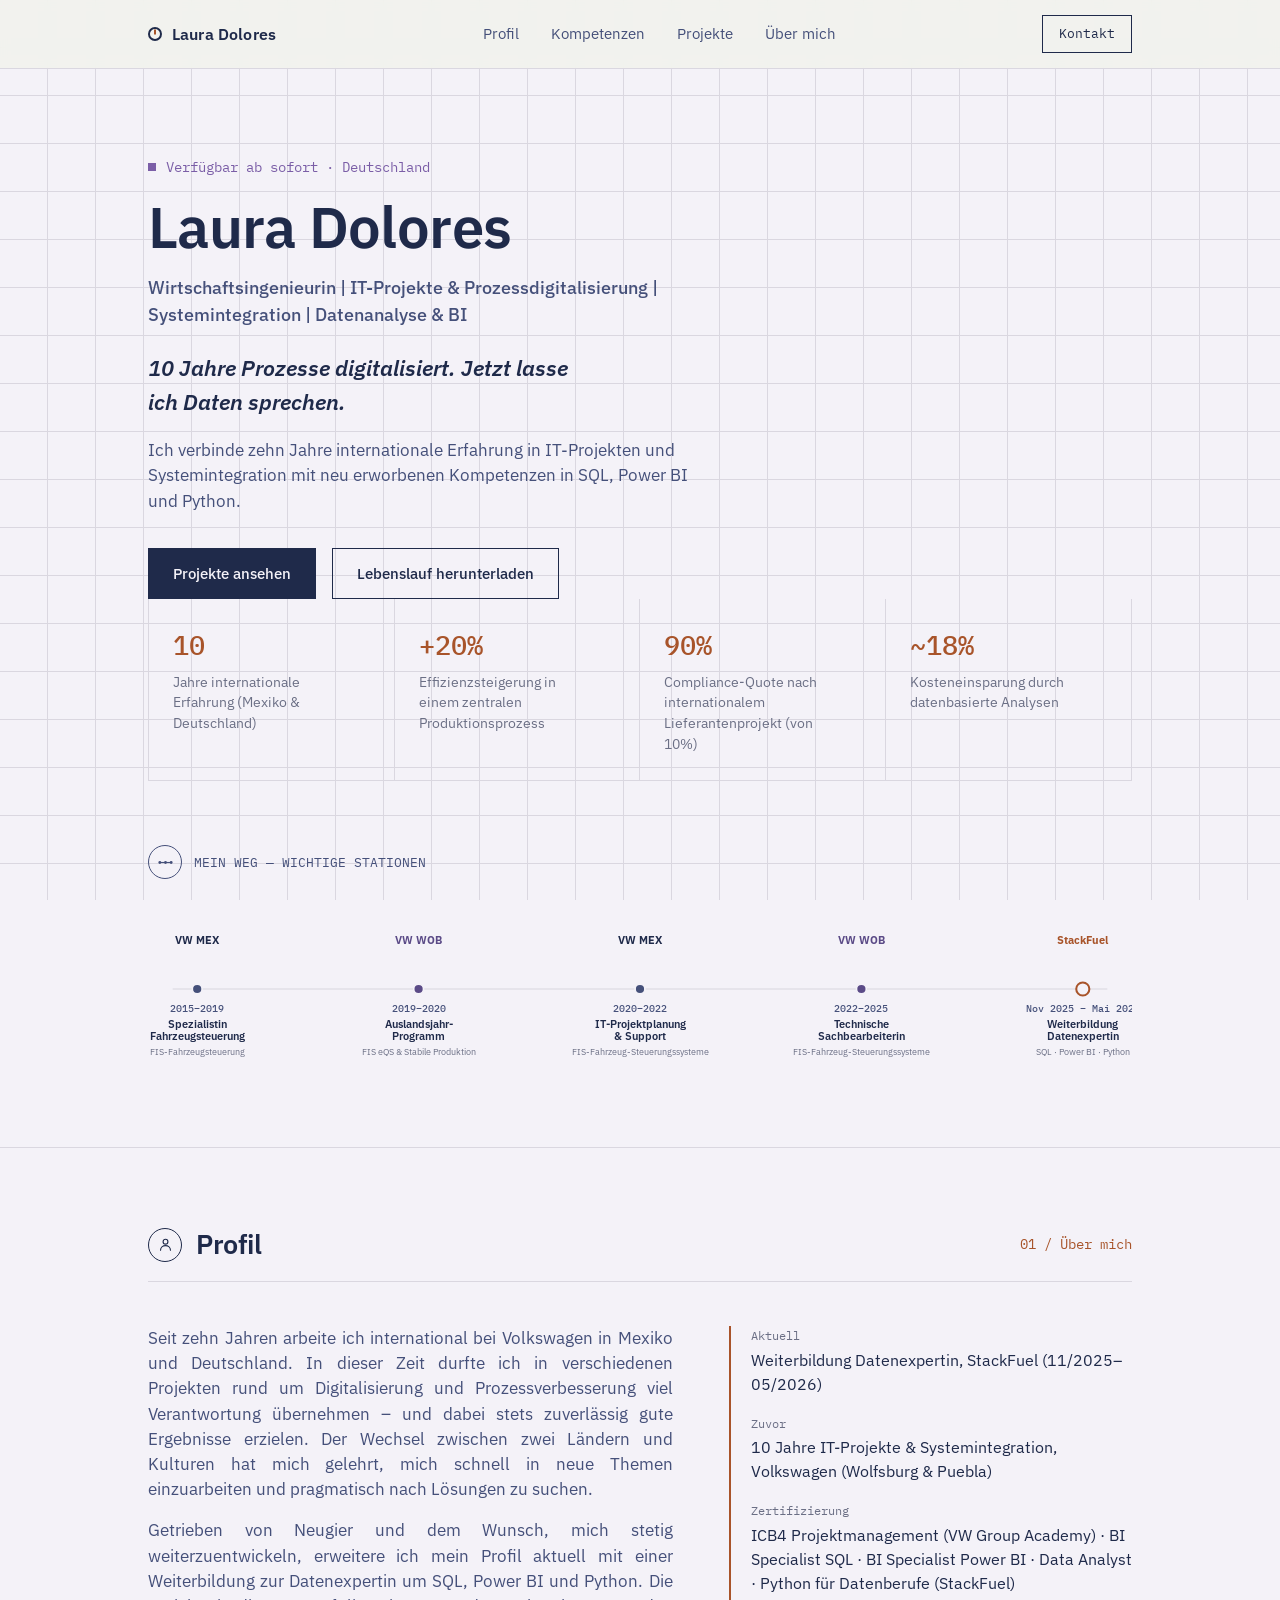
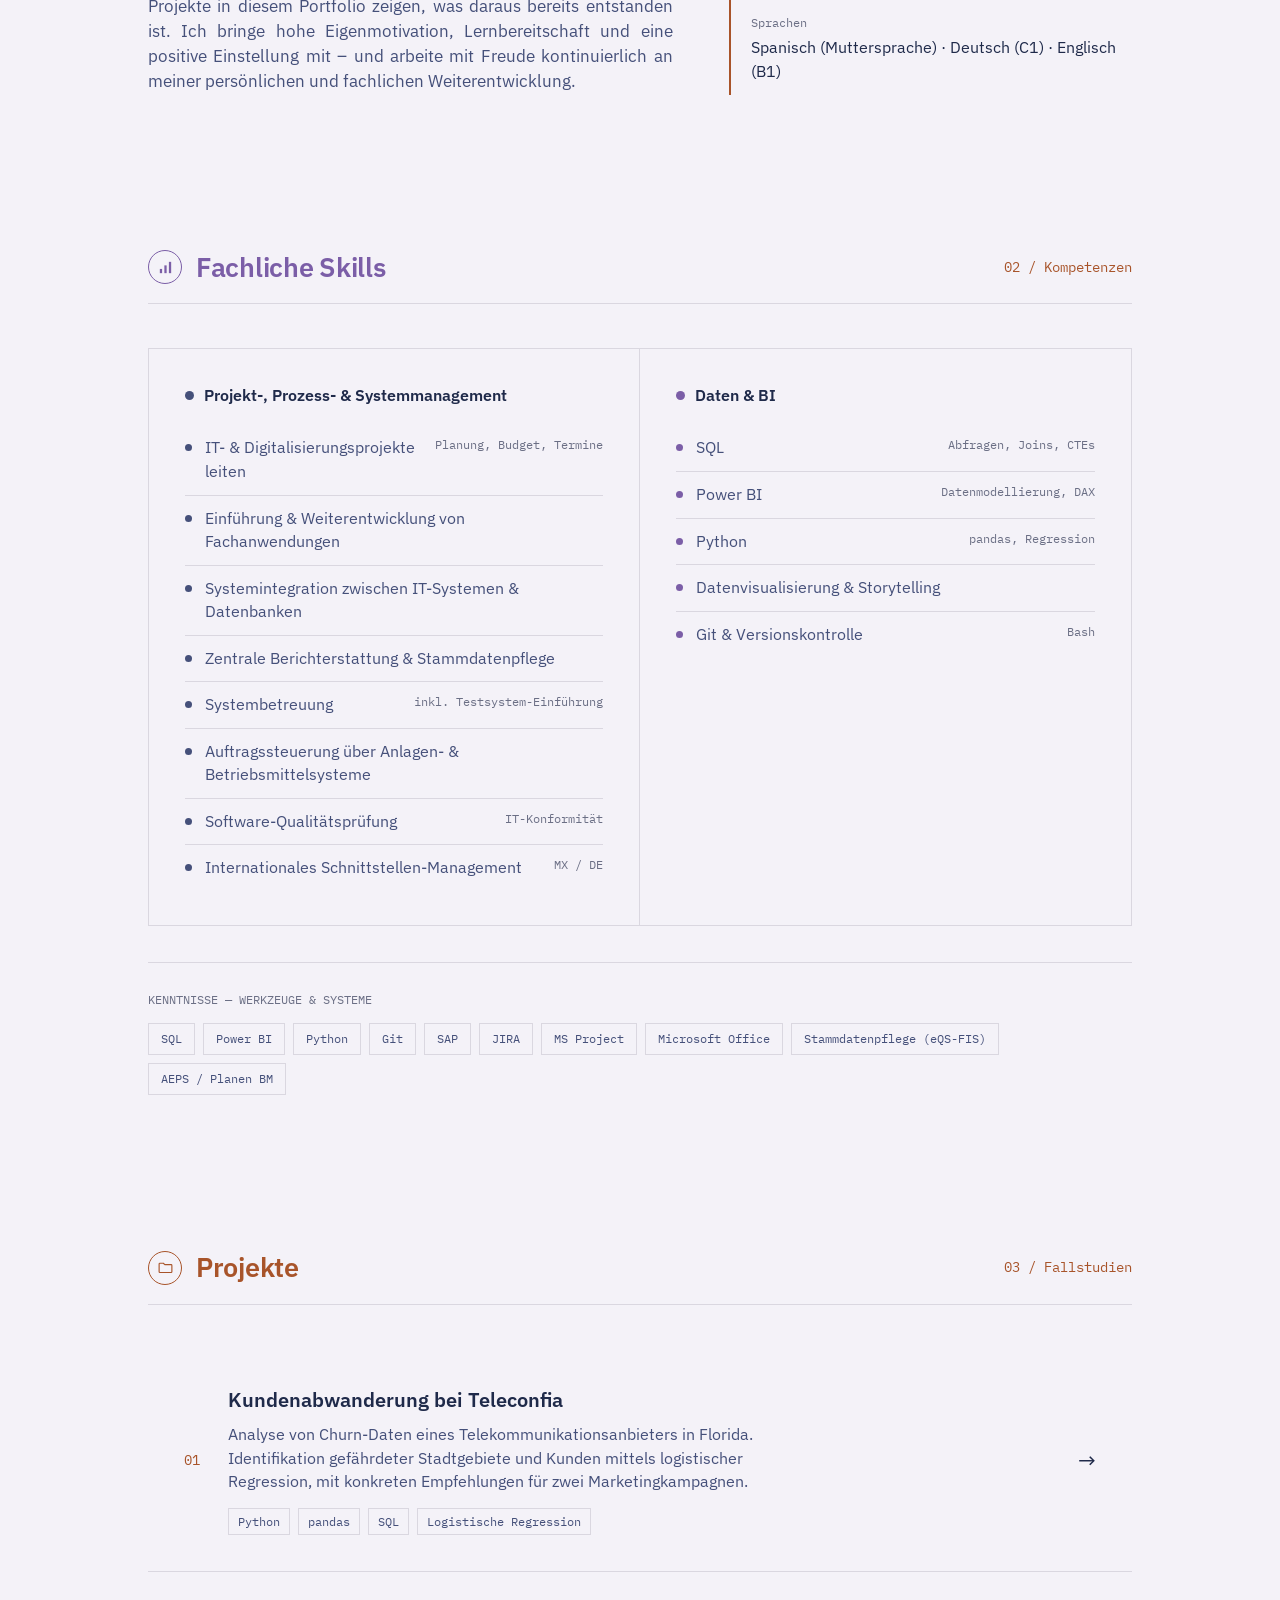
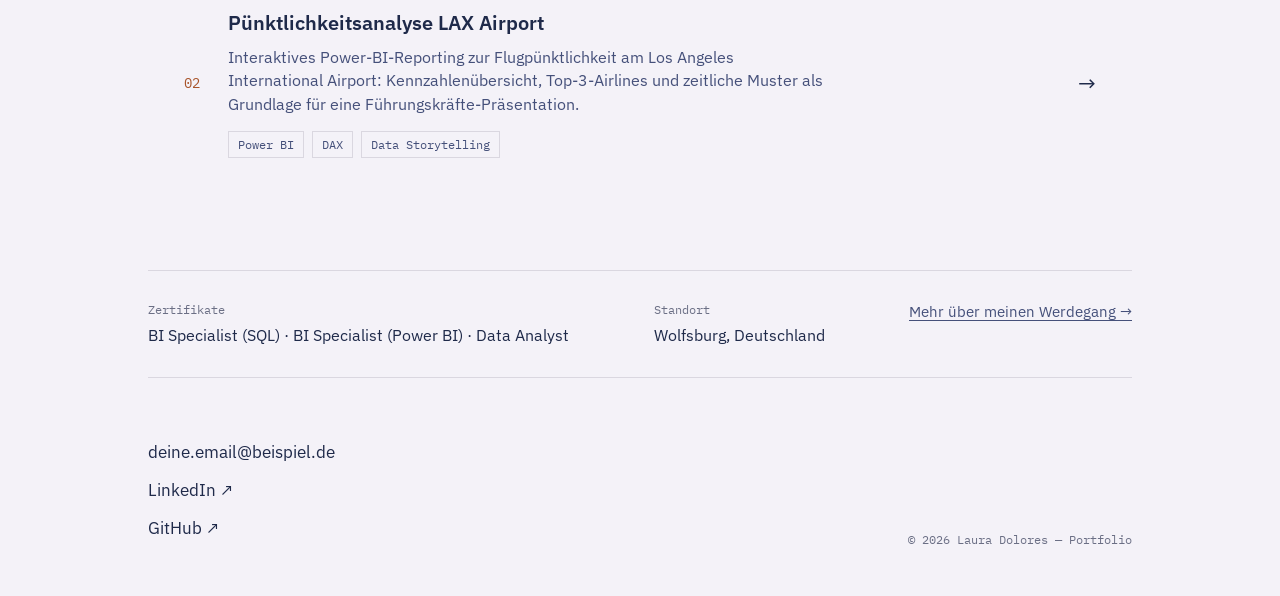
==== index.html @ 90719080 "Add portfolio website" ====
<!DOCTYPE html>
<html lang="de">
<head>
<meta charset="UTF-8">
<meta name="viewport" content="width=device-width, initial-scale=1.0">
<title>Laura Dolores — IT-Projekte, Systemintegration &amp; Datenanalyse</title>
<link rel="preconnect" href="https://fonts.googleapis.com">
<link href="https://fonts.googleapis.com/css2?family=IBM+Plex+Sans:ital,wght@0,400;0,500;0,600;0,700;1,400&family=IBM+Plex+Mono:wght@400;500&display=swap" rel="stylesheet">
<link rel="stylesheet" href="assets/css/style.css">
</head>
<body>

<header>
  <nav class="wrap">
    <a href="#top" class="brand">
      <span class="brand-mark"></span>
      Laura Dolores
    </a>
    <div class="navlinks">
      <a href="#profil">Profil</a>
      <a href="#kompetenzen">Kompetenzen</a>
      <a href="#projekte">Projekte</a>
      <a href="sobre-mi.html">Über mich</a>
    </div>
    <a href="#kontakt" class="nav-cta">Kontakt</a>
  </nav>
</header>

<main id="top">

  <!-- HERO -->
  <div class="wrap">
    <section class="hero" style="padding-bottom:0;">
      <div class="kicker">Verfügbar ab sofort · Deutschland</div>
      <h1>Laura Dolores</h1>
      <p class="role">Wirtschaftsingenieurin | IT-Projekte &amp; Prozessdigitalisierung | Systemintegration | Datenanalyse &amp; BI</p>
      <p class="slogan">10 Jahre Prozesse digitalisiert. Jetzt lasse ich Daten sprechen.</p>
      <p class="pitch">
        Ich verbinde zehn Jahre internationale Erfahrung in IT-Projekten und Systemintegration
        mit neu erworbenen Kompetenzen in SQL, Power BI und Python.
      </p>
      <div class="hero-ctas">
        <a href="#projekte" class="btn-primary">Projekte ansehen</a>
        <a href="cv.pdf" class="btn-secondary">Lebenslauf herunterladen</a>
      </div>
    </section>
  </div>

  <!-- KENNZAHLEN -->
  <div class="wrap">
    <div class="stats-row">
      <div class="stat-item">
        <div class="stat-num">10</div>
        <div class="stat-label">Jahre internationale Erfahrung (Mexiko &amp; Deutschland)</div>
      </div>
      <div class="stat-item">
        <div class="stat-num">+20%</div>
        <div class="stat-label">Effizienzsteigerung in einem zentralen Produktionsprozess</div>
      </div>
      <div class="stat-item">
        <div class="stat-num">90%</div>
        <div class="stat-label">Compliance-Quote nach internationalem Lieferantenprojekt (von 10%)</div>
      </div>
      <div class="stat-item">
        <div class="stat-num">~18%</div>
        <div class="stat-label">Kosteneinsparung durch datenbasierte Analysen</div>
      </div>
    </div>
  </div>

  <!-- TIMELINE -->
  <div class="timeline">
    <div class="wrap">
      <div class="timeline-label" style="display:flex; align-items:center; gap:12px; color:var(--ink-soft);">
        <span class="icon-badge">
          <svg viewBox="0 0 24 24" fill="none"><line x1="4" y1="12" x2="20" y2="12" stroke="currentColor" stroke-width="1.6"/><circle cx="4" cy="12" r="2" fill="currentColor"/><circle cx="12" cy="12" r="2" fill="currentColor"/><circle cx="20" cy="12" r="2" fill="currentColor"/></svg>
        </span>
        MEIN WEG — WICHTIGE STATIONEN
      </div>
      <svg class="tl-svg" viewBox="0 0 1200 200" xmlns="http://www.w3.org/2000/svg">
        <line x1="30" y1="100" x2="1170" y2="100" stroke="#DAD7E0" stroke-width="1.5"/>

        <!-- Node 1: VW MEX 2015-2019 -->
        <circle cx="60" cy="100" r="6" fill="#45507A" stroke="#F4F2F8" stroke-width="2"/>
        <text x="60" y="45" text-anchor="middle" class="tl-company" fill="#1F2A4A">VW MEX</text>
        <text x="60" y="128" text-anchor="middle" class="tl-year">2015–2019</text>
        <text x="60" y="147" text-anchor="middle" class="tl-role">Spezialistin</text>
        <text x="60" y="162" text-anchor="middle" class="tl-role">Fahrzeugsteuerung</text>
        <text x="60" y="180" text-anchor="middle" class="tl-sub">FIS-Fahrzeugsteuerung</text>

        <!-- Node 2: VW WOB 2019-2020 -->
        <circle cx="330" cy="100" r="6" fill="#5B4B87" stroke="#F4F2F8" stroke-width="2"/>
        <text x="330" y="45" text-anchor="middle" class="tl-company" fill="#5B4B87">VW WOB</text>
        <text x="330" y="128" text-anchor="middle" class="tl-year">2019–2020</text>
        <text x="330" y="147" text-anchor="middle" class="tl-role">Auslandsjahr-</text>
        <text x="330" y="162" text-anchor="middle" class="tl-role">Programm</text>
        <text x="330" y="180" text-anchor="middle" class="tl-sub">FIS eQS &amp; Stabile Produktion</text>

        <!-- Node 3: VW MEX 2020-2022 -->
        <circle cx="600" cy="100" r="6" fill="#45507A" stroke="#F4F2F8" stroke-width="2"/>
        <text x="600" y="45" text-anchor="middle" class="tl-company" fill="#1F2A4A">VW MEX</text>
        <text x="600" y="128" text-anchor="middle" class="tl-year">2020–2022</text>
        <text x="600" y="147" text-anchor="middle" class="tl-role">IT-Projektplanung</text>
        <text x="600" y="162" text-anchor="middle" class="tl-role">&amp; Support</text>
        <text x="600" y="180" text-anchor="middle" class="tl-sub">FIS-Fahrzeug-Steuerungssysteme</text>

        <!-- Node 4: VW WOB 2022-2025 -->
        <circle cx="870" cy="100" r="6" fill="#5B4B87" stroke="#F4F2F8" stroke-width="2"/>
        <text x="870" y="45" text-anchor="middle" class="tl-company" fill="#5B4B87">VW WOB</text>
        <text x="870" y="128" text-anchor="middle" class="tl-year">2022–2025</text>
        <text x="870" y="147" text-anchor="middle" class="tl-role">Technische</text>
        <text x="870" y="162" text-anchor="middle" class="tl-role">Sachbearbeiterin</text>
        <text x="870" y="180" text-anchor="middle" class="tl-sub">FIS-Fahrzeug-Steuerungssysteme</text>

        <!-- Node 5: StackFuel (current, highlighted) -->
        <circle cx="1140" cy="100" r="8" fill="#F4F2F8" stroke="#A8542A" stroke-width="2.5"/>
        <text x="1140" y="45" text-anchor="middle" class="tl-company" fill="#A8542A">StackFuel</text>
        <text x="1140" y="128" text-anchor="middle" class="tl-year">Nov 2025 – Mai 2026</text>
        <text x="1140" y="147" text-anchor="middle" class="tl-role">Weiterbildung</text>
        <text x="1140" y="162" text-anchor="middle" class="tl-role">Datenexpertin</text>
        <text x="1140" y="180" text-anchor="middle" class="tl-sub">SQL · Power BI · Python</text>
      </svg>
    </div>
  </div>

  <!-- PROFIL -->
  <div class="wrap">
    <section id="profil">
      <div class="section-head">
        <div class="section-title-group" style="color:var(--ink);">
          <span class="icon-badge">
            <svg viewBox="0 0 24 24" fill="none"><circle cx="12" cy="8" r="3.4" stroke="currentColor" stroke-width="1.6"/><path d="M5 20c0-4 3.2-6.5 7-6.5s7 2.5 7 6.5" stroke="currentColor" stroke-width="1.6" stroke-linecap="round"/></svg>
          </span>
          <h2>Profil</h2>
        </div>
        <span class="section-num">01 / Über mich</span>
      </div>
      <div class="profile-grid">
        <div class="profile-text">
          <p>
            Seit zehn Jahren arbeite ich international bei Volkswagen in Mexiko und Deutschland.
            In dieser Zeit durfte ich in verschiedenen Projekten rund um Digitalisierung und
            Prozessverbesserung viel Verantwortung übernehmen – und dabei stets zuverlässig gute
            Ergebnisse erzielen. Der Wechsel zwischen zwei Ländern und Kulturen hat mich gelehrt,
            mich schnell in neue Themen einzuarbeiten und pragmatisch nach Lösungen zu suchen.
          </p>
          <p>
            Getrieben von Neugier und dem Wunsch, mich stetig weiterzuentwickeln, erweitere ich
            mein Profil aktuell mit einer Weiterbildung zur Datenexpertin um SQL, Power BI und
            Python. Die Projekte in diesem Portfolio zeigen, was daraus bereits entstanden ist.
            Ich bringe hohe Eigenmotivation, Lernbereitschaft und eine positive Einstellung mit –
            und arbeite mit Freude kontinuierlich an meiner persönlichen und fachlichen
            Weiterentwicklung.
          </p>
        </div>
        <dl class="factbox">
          <dt>Aktuell</dt>
          <dd>Weiterbildung Datenexpertin, StackFuel (11/2025–05/2026)</dd>
          <dt>Zuvor</dt>
          <dd>10 Jahre IT-Projekte &amp; Systemintegration, Volkswagen (Wolfsburg &amp; Puebla)</dd>
          <dt>Zertifizierung</dt>
          <dd>ICB4 Projektmanagement (VW Group Academy) · BI Specialist SQL · BI Specialist Power BI · Data Analyst · Python für Datenberufe (StackFuel)</dd>
          <dt>Sprachen</dt>
          <dd>Spanisch (Muttersprache) · Deutsch (C1) · Englisch (B1)</dd>
        </dl>
      </div>
    </section>
  </div>

  <!-- KOMPETENZEN -->
  <div class="wrap">
    <section id="kompetenzen">
      <div class="section-head">
        <div class="section-title-group" style="color:var(--pass);">
          <span class="icon-badge">
            <svg viewBox="0 0 24 24" fill="none"><rect x="4" y="14" width="3.2" height="6" fill="currentColor"/><rect x="10.4" y="9" width="3.2" height="11" fill="currentColor"/><rect x="16.8" y="4" width="3.2" height="16" fill="currentColor"/></svg>
          </span>
          <h2>Fachliche Skills</h2>
        </div>
        <span class="section-num">02 / Kompetenzen</span>
      </div>
      <div class="comp-grid">
        <div class="comp-col">
          <h3><span class="dot-pm"></span>Projekt-, Prozess- &amp; Systemmanagement</h3>
          <ul>
            <li>IT- &amp; Digitalisierungsprojekte leiten <span class="tag">Planung, Budget, Termine</span></li>
            <li>Einführung &amp; Weiterentwicklung von Fachanwendungen</li>
            <li>Systemintegration zwischen IT-Systemen &amp; Datenbanken</li>
            <li>Zentrale Berichterstattung &amp; Stammdatenpflege</li>
            <li>Systembetreuung <span class="tag">inkl. Testsystem-Einführung</span></li>
            <li>Auftragssteuerung über Anlagen- &amp; Betriebsmittelsysteme</li>
            <li>Software-Qualitätsprüfung <span class="tag">IT-Konformität</span></li>
            <li>Internationales Schnittstellen-Management <span class="tag">MX / DE</span></li>
          </ul>
        </div>
        <div class="comp-col">
          <h3><span class="dot-data"></span>Daten &amp; BI</h3>
          <ul>
            <li>SQL <span class="tag">Abfragen, Joins, CTEs</span></li>
            <li>Power BI <span class="tag">Datenmodellierung, DAX</span></li>
            <li>Python <span class="tag">pandas, Regression</span></li>
            <li>Datenvisualisierung &amp; Storytelling</li>
            <li>Git &amp; Versionskontrolle <span class="tag">Bash</span></li>
          </ul>
        </div>
      </div>
      <div class="tools-row">
        <span class="tools-label">KENNTNISSE — WERKZEUGE &amp; SYSTEME</span>
        <div class="tools-tags">
          <span>SQL</span><span>Power BI</span><span>Python</span><span>Git</span>
          <span>SAP</span><span>JIRA</span><span>MS Project</span><span>Microsoft Office</span>
          <span>Stammdatenpflege (eQS-FIS)</span><span>AEPS / Planen BM</span>
        </div>
      </div>
    </section>
  </div>

  <!-- PROJEKTE -->
  <div class="wrap">
    <section id="projekte">
      <div class="section-head">
        <div class="section-title-group" style="color:var(--flag);">
          <span class="icon-badge">
            <svg viewBox="0 0 24 24" fill="none"><path d="M3 7a1 1 0 0 1 1-1h5l2 2h9a1 1 0 0 1 1 1v9a1 1 0 0 1-1 1H4a1 1 0 0 1-1-1V7z" stroke="currentColor" stroke-width="1.6" stroke-linejoin="round"/></svg>
          </span>
          <h2>Projekte</h2>
        </div>
        <span class="section-num">03 / Fallstudien</span>
      </div>
      <div class="proj-list">
        <a href="proyectos/churn-teleconfia.html" class="proj-card">
          <span class="proj-index mono">01</span>
          <div>
            <div class="proj-title">Kundenabwanderung bei Teleconfia</div>
            <div class="proj-desc">
              Analyse von Churn-Daten eines Telekommunikationsanbieters in Florida. Identifikation
              gefährdeter Stadtgebiete und Kunden mittels logistischer Regression, mit konkreten
              Empfehlungen für zwei Marketingkampagnen.
            </div>
            <div class="proj-tools">
              <span>Python</span><span>pandas</span><span>SQL</span><span>Logistische Regression</span>
            </div>
          </div>
          <span class="proj-arrow">→</span>
        </a>
        <a href="proyectos/lax-puenktlichkeit.html" class="proj-card">
          <span class="proj-index mono">02</span>
          <div>
            <div class="proj-title">Pünktlichkeitsanalyse LAX Airport</div>
            <div class="proj-desc">
              Interaktives Power-BI-Reporting zur Flugpünktlichkeit am Los Angeles International
              Airport: Kennzahlenübersicht, Top-3-Airlines und zeitliche Muster als Grundlage für
              eine Führungskräfte-Präsentation.
            </div>
            <div class="proj-tools">
              <span>Power BI</span><span>DAX</span><span>Data Storytelling</span>
            </div>
          </div>
          <span class="proj-arrow">→</span>
        </a>
      </div>
    </section>
  </div>

  <!-- STRIP -->
  <div class="wrap">
    <div class="strip">
      <div class="strip-item">
        <dt>Zertifikate</dt>
        <dd>BI Specialist (SQL) · BI Specialist (Power BI) · Data Analyst</dd>
      </div>
      <div class="strip-item">
        <dt>Standort</dt>
        <dd>Wolfsburg, Deutschland</dd>
      </div>
      <a href="sobre-mi.html" class="strip-link">Mehr über meinen Werdegang →</a>
    </div>
  </div>

</main>

<footer id="kontakt">
  <div class="wrap">
    <div class="foot-grid">
      <div>
        <div class="foot-contact">
          <a href="mailto:deine.email@beispiel.de">deine.email@beispiel.de</a>
          <a href="https://linkedin.com/in/dein-profil" target="_blank" rel="noopener">LinkedIn ↗</a>
          <a href="https://github.com/dein-username" target="_blank" rel="noopener">GitHub ↗</a>
        </div>
      </div>
      <div class="foot-note">© 2026 Laura Dolores — Portfolio</div>
    </div>
  </div>
</footer>

</body>
</html>
---- assets/css/style.css ----
:root{
    --ink:#1F2A4A;
    --ink-soft:#45507A;
    --paper:#F4F2F8;
    --paper-raised:#EBE7F1;
    --line:#DAD7E0;
    --flag:#A8542A;
    --pass:#7B5EA7;
    --wob:#5B4B87;
    --muted:#6B6F85;
  }
  *{box-sizing:border-box; margin:0; padding:0;}
  html{scroll-behavior:smooth;}
  body{
    background:var(--paper);
    color:var(--ink);
    font-family:'IBM Plex Sans', sans-serif;
    line-height:1.5;
    background-image:
      linear-gradient(var(--line) 1px, transparent 1px),
      linear-gradient(90deg, var(--line) 1px, transparent 1px);
    background-size: 48px 48px;
    background-position: -1px -1px;
    background-attachment: fixed;
  }
  .mono{font-family:'IBM Plex Mono', monospace;}
  a{color:inherit;}
  .wrap{max-width:1040px; margin:0 auto; padding:0 28px;}

  /* ---------- Nav ---------- */
  header{
    position:sticky; top:0; z-index:20;
    background:rgba(241,242,237,0.92);
    backdrop-filter:blur(6px);
    border-bottom:1px solid var(--line);
  }
  nav.wrap{
    display:flex; align-items:center; justify-content:space-between;
    height:68px;
  }
  .brand{
    display:flex; align-items:center; gap:10px;
    font-weight:600; font-size:1.02rem; letter-spacing:0.01em;
    text-decoration:none; color:var(--ink);
  }
  .brand-mark{
    width:14px; height:14px; border:2px solid var(--ink); border-radius:50%;
    position:relative; flex-shrink:0;
  }
  .brand-mark::after{
    content:''; position:absolute; left:50%; top:50%;
    width:2px; height:5px; background:var(--flag);
    transform:translate(-50%,-90%);
  }
  .navlinks{display:flex; gap:32px; font-size:0.94rem;}
  .navlinks a{text-decoration:none; color:var(--ink-soft); transition:color .15s;}
  .navlinks a:hover{color:var(--flag);}
  .nav-cta{
    font-family:'IBM Plex Mono', monospace;
    font-size:0.82rem;
    border:1px solid var(--ink);
    padding:8px 16px;
    text-decoration:none;
    color:var(--ink);
    transition:background .15s, color .15s;
  }
  .nav-cta:hover{background:var(--ink); color:var(--paper);}
  .navtoggle{display:none;}

  /* ---------- Hero ---------- */
  .hero{padding:88px 0 40px;}
  .kicker{
    font-family:'IBM Plex Mono', monospace;
    font-size:0.86rem;
    color:var(--pass);
    margin-bottom:18px;
    display:flex; align-items:center; gap:10px;
  }
  .kicker::before{
    content:''; width:8px; height:8px; background:var(--pass); display:inline-block;
  }
  h1{
    font-size:clamp(2.4rem, 5vw, 3.6rem);
    font-weight:600;
    line-height:1.08;
    letter-spacing:-0.01em;
    max-width:15ch;
  }
  .role{
    font-size:clamp(1rem, 1.6vw, 1.15rem);
    color:var(--ink-soft);
    font-weight:500;
    margin-top:16px;
    max-width:52ch;
  }
  .slogan{
    font-size:clamp(1.15rem, 2.2vw, 1.4rem);
    color:var(--ink);
    font-weight:600;
    margin-top:22px;
    max-width:34ch;
    font-style:italic;
  }
  .pitch{
    margin-top:20px;
    font-size:1.05rem;
    color:var(--ink-soft);
    max-width:56ch;
  }
  .hero-ctas{display:flex; gap:16px; margin-top:34px; flex-wrap:wrap;}
  .btn-primary, .btn-secondary{
    display:inline-flex; align-items:center; gap:8px;
    padding:13px 24px;
    font-size:0.96rem; font-weight:500;
    text-decoration:none;
    border:1px solid var(--ink);
  }
  .btn-primary{background:var(--ink); color:var(--paper);}
  .btn-primary:hover{background:var(--ink-soft);}
  .btn-secondary{background:transparent; color:var(--ink);}
  .btn-secondary:hover{background:var(--paper-raised);}

  /* ---------- Timeline ---------- */
  .timeline{padding:64px 0 76px; border-bottom:1px solid var(--line);}
  .timeline-label{
    font-family:'IBM Plex Mono', monospace;
    font-size:0.8rem;
    color:var(--muted);
    margin-bottom:28px;
  }
  .tl-svg{width:100%; height:auto; display:block;}
  .tl-company{font-size:14px; font-weight:700;}
  .tl-year{font-size:12px; font-weight:500; fill:var(--ink-soft); font-family:'IBM Plex Mono', monospace;}
  .tl-role{font-size:13px; font-weight:600; fill:var(--ink);}
  .tl-sub{font-size:11px; fill:var(--muted);}

  /* ---------- Section base ---------- */
  section{padding:76px 0;}
  .section-head{
    display:flex; align-items:center; justify-content:space-between;
    border-bottom:1px solid var(--line);
    padding-bottom:16px; margin-bottom:44px;
    gap:20px; flex-wrap:wrap;
  }
  .section-title-group{display:flex; align-items:center; gap:14px;}
  .icon-badge{
    width:34px; height:34px; flex-shrink:0;
    border:1.5px solid currentColor; border-radius:50%;
    display:inline-flex; align-items:center; justify-content:center;
  }
  .icon-badge svg{width:17px; height:17px;}
  .section-num{
    font-family:'IBM Plex Mono', monospace; font-size:0.85rem; color:var(--flag);
  }
  h2{font-size:1.7rem; font-weight:600; letter-spacing:-0.01em;}

  /* ---------- Profile ---------- */
  .profile-grid{
    display:grid; grid-template-columns:1.3fr 1fr; gap:56px;
  }
  .profile-text p{font-size:1.05rem; color:var(--ink-soft); max-width:60ch; text-align:justify; hyphens:auto;}
  .profile-text p + p{margin-top:16px;}
  .factbox{border-left:2px solid var(--flag); padding-left:20px;}
  .factbox dt{
    font-family:'IBM Plex Mono', monospace; font-size:0.78rem; color:var(--muted);
    text-transform:none; margin-top:18px;
  }
  .factbox dt:first-child{margin-top:0;}
  .factbox dd{font-size:1rem; margin-top:3px; color:var(--ink);}

  /* ---------- Competencies ---------- */
  .comp-grid{
    display:grid; grid-template-columns:1fr 1fr; gap:0;
    border:1px solid var(--line);
  }
  .comp-col{padding:34px 36px;}
  .comp-col:first-child{border-right:1px solid var(--line);}
  .comp-col h3{
    font-size:1rem; font-weight:600; margin-bottom:18px;
    display:flex; align-items:center; gap:10px;
  }
  .dot-pm{width:9px; height:9px; background:var(--ink-soft); display:inline-block; border-radius:50%;}
  .dot-data{width:9px; height:9px; background:var(--pass); display:inline-block; border-radius:50%;}
  .comp-col ul{list-style:none;}
  .comp-col li{
    padding:11px 0 11px 20px; border-top:1px solid var(--line);
    font-size:0.98rem; color:var(--ink-soft);
    display:flex; justify-content:space-between; gap:12px;
    position:relative;
  }
  .comp-col li::before{
    content:'';
    position:absolute; left:0; top:19px;
    width:7px; height:7px; border-radius:50%;
  }
  .comp-col:first-child li::before{background:var(--ink-soft);}
  .comp-col:last-child li::before{background:var(--pass);}
  .comp-col li:first-of-type{border-top:none;}
  .comp-col li span.tag{
    font-family:'IBM Plex Mono', monospace; font-size:0.74rem; color:var(--muted);
    white-space:nowrap;
  }

  /* ---------- Projects ---------- */
  .proj-list{display:flex; flex-direction:column; gap:1px; background:var(--line);}
  .proj-card{
    background:var(--paper);
    padding:36px;
    display:grid; grid-template-columns:auto 1fr auto; gap:28px; align-items:center;
    text-decoration:none; color:inherit;
    transition:background .15s;
  }
  .proj-card:hover{background:var(--paper-raised);}
  .proj-index{font-family:'IBM Plex Mono', monospace; font-size:0.85rem; color:var(--flag);}
  .proj-title{font-size:1.25rem; font-weight:600; margin-bottom:8px;}
  .proj-desc{color:var(--ink-soft); font-size:0.98rem; max-width:60ch;}
  .proj-tools{
    display:flex; gap:8px; margin-top:14px; flex-wrap:wrap;
  }
  .proj-tools span{
    font-family:'IBM Plex Mono', monospace; font-size:0.72rem;
    border:1px solid var(--line); padding:4px 9px; color:var(--ink-soft);
  }
  .proj-arrow{font-size:1.4rem; color:var(--ink); flex-shrink:0;}

  /* ---------- Kennzahlen ---------- */
  .stats-row{
    display:grid; grid-template-columns:repeat(4,1fr); gap:0;
    border:1px solid var(--line); border-top:none;
  }
  .stat-item{
    padding:26px 24px; border-right:1px solid var(--line);
  }
  .stat-item:last-child{border-right:none;}
  .stat-num{
    font-family:'IBM Plex Mono', monospace; font-size:1.7rem; font-weight:500;
    color:var(--flag);
  }
  .stat-label{font-size:0.86rem; color:var(--muted); margin-top:6px; max-width:20ch;}

  /* ---------- Tools row ---------- */
  .tools-row{margin-top:36px; padding-top:28px; border-top:1px solid var(--line);}
  .tools-label{font-family:'IBM Plex Mono', monospace; font-size:0.75rem; color:var(--muted); display:block; margin-bottom:14px;}
  .tools-tags{display:flex; flex-wrap:wrap; gap:8px;}
  .tools-tags span{
    font-family:'IBM Plex Mono', monospace; font-size:0.76rem;
    border:1px solid var(--line); padding:6px 12px; color:var(--ink-soft);
  }

  /* ---------- Languages strip ---------- */
  .strip{
    display:flex; justify-content:space-between; flex-wrap:wrap; gap:24px;
    padding:30px 0; border-top:1px solid var(--line); border-bottom:1px solid var(--line);
  }
  .strip-item dt{font-family:'IBM Plex Mono', monospace; font-size:0.75rem; color:var(--muted);}
  .strip-item dd{font-size:1rem; margin-top:4px;}
  .strip-link{font-size:0.94rem; text-decoration:underline; text-underline-offset:3px; color:var(--ink-soft);}

  /* ---------- Footer ---------- */
  footer{padding:56px 0 48px;}
  .foot-grid{
    display:flex; justify-content:space-between; align-items:flex-end; flex-wrap:wrap; gap:24px;
  }
  .foot-contact a{
    display:block; text-decoration:none; color:var(--ink); font-size:1.05rem;
    padding:6px 0; border-bottom:1px solid transparent;
  }
  .foot-contact a:hover{border-bottom:1px solid var(--ink);}
  .foot-note{font-family:'IBM Plex Mono', monospace; font-size:0.78rem; color:var(--muted);}

  @media (max-width:760px){
    .navlinks{display:none;}
    .profile-grid{grid-template-columns:1fr;}
    .comp-grid{grid-template-columns:1fr;}
    .comp-col:first-child{border-right:none; border-bottom:1px solid var(--line);}
    .proj-card{grid-template-columns:1fr; text-align:left;}
    .proj-arrow{display:none;}
  }

/* ==================================================================
   PROJECT PAGE (proyectos/*.html)
   ================================================================== */
.breadcrumb{
  font-family:'IBM Plex Mono', monospace; font-size:0.82rem; color:var(--muted);
  padding:24px 0 0;
}
.breadcrumb a{text-decoration:none; color:var(--ink-soft); border-bottom:1px solid var(--line);}
.breadcrumb a:hover{color:var(--ink); border-color:var(--ink);}

.proj-hero{padding:28px 0 48px;}
.proj-hero .kicker{color:var(--flag);}
.proj-hero .kicker::before{background:var(--flag);}
.proj-hero h1{max-width:none; font-size:clamp(2rem, 4vw, 2.9rem);}
.proj-hero .pitch{max-width:70ch; font-size:1.08rem; margin-top:18px;}
.proj-meta{
  display:flex; flex-wrap:wrap; gap:28px; margin-top:32px;
  padding-top:24px; border-top:1px solid var(--line);
}
.proj-meta div dt{font-family:'IBM Plex Mono', monospace; font-size:0.74rem; color:var(--muted);}
.proj-meta div dd{font-size:0.98rem; margin-top:4px; max-width:26ch;}

.block{padding:56px 0; border-top:1px solid var(--line);}
.block-head{display:flex; align-items:center; gap:14px; margin-bottom:28px;}
.block-head h2{font-size:1.4rem; font-weight:600;}
.block p{color:var(--ink-soft); font-size:1.02rem; max-width:72ch; text-align:justify; hyphens:auto;}
.block p + p{margin-top:14px;}
.block ul.plain{margin-top:14px;}
.block ul.plain li{
  padding-left:20px; position:relative; margin-top:10px;
  color:var(--ink-soft); max-width:70ch;
}
.block ul.plain li::before{
  content:''; position:absolute; left:0; top:9px;
  width:6px; height:6px; border-radius:50%; background:var(--pass);
}

/* Finding block: chart + KPI/table side note */
.finding{
  border:1px solid var(--line); margin-top:32px;
}
.finding-chart{padding:20px; background:#fff;}
.finding-chart img{width:100%; height:auto; display:block; border:1px solid var(--line);}
.finding-note{
  padding:24px 28px; border-top:1px solid var(--line);
  display:grid; grid-template-columns:auto 1fr; gap:24px; align-items:center;
  background:var(--paper-raised);
}
.finding-kpi{
  font-family:'IBM Plex Mono', monospace; font-weight:600; font-size:2.6rem;
  color:var(--flag); line-height:1;
}
.finding-kpi-label{font-size:0.92rem; color:var(--ink-soft); margin-top:6px; max-width:34ch;}
.finding-table-wrap{margin-top:16px; overflow-x:auto;}
.finding-table-wrap img{width:100%; height:auto; display:block; border:1px solid var(--line);}
.finding-caption{
  font-family:'IBM Plex Mono', monospace; font-size:0.78rem; color:var(--muted);
  margin-top:10px;
}

.reco-list{margin-top:10px;}
.reco-item{
  display:flex; gap:18px; padding:18px 0; border-top:1px solid var(--line);
}
.reco-item:first-child{border-top:none;}
.reco-num{
  font-family:'IBM Plex Mono', monospace; font-size:0.85rem; color:var(--flag);
  flex-shrink:0; padding-top:2px;
}
.reco-body strong{color:var(--ink);}
.reco-body{color:var(--ink-soft); max-width:70ch;}

.limits-box{
  border-left:2px solid var(--muted); padding:4px 0 4px 20px; margin-top:8px;
}
.limits-box li{color:var(--ink-soft); margin-top:8px; max-width:68ch;}

.stack-tags{display:flex; flex-wrap:wrap; gap:8px; margin-top:18px;}
.stack-tags span{
  font-family:'IBM Plex Mono', monospace; font-size:0.78rem;
  border:1px solid var(--line); padding:6px 12px; color:var(--ink-soft);
}

.proj-cta{
  display:flex; gap:16px; margin-top:28px; flex-wrap:wrap;
}

@media (max-width:760px){
  .finding-note{grid-template-columns:1fr;}
}
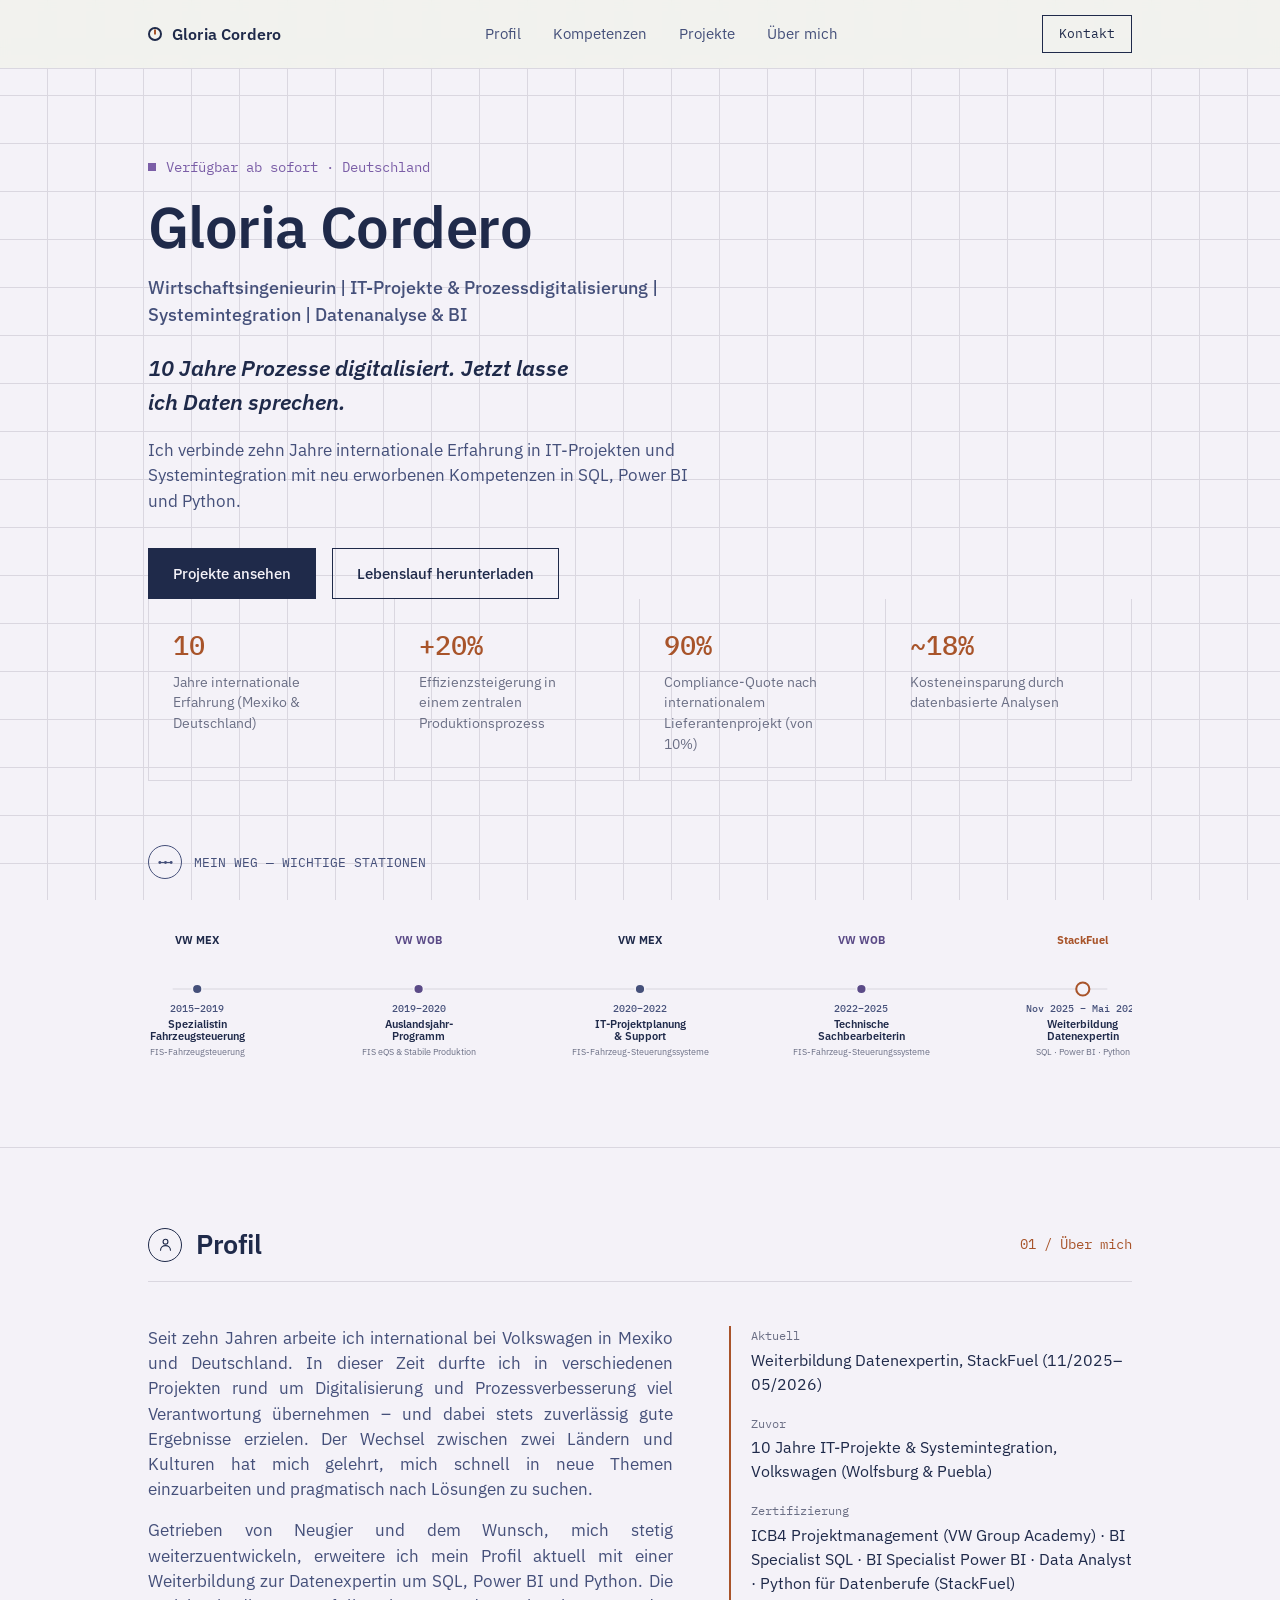
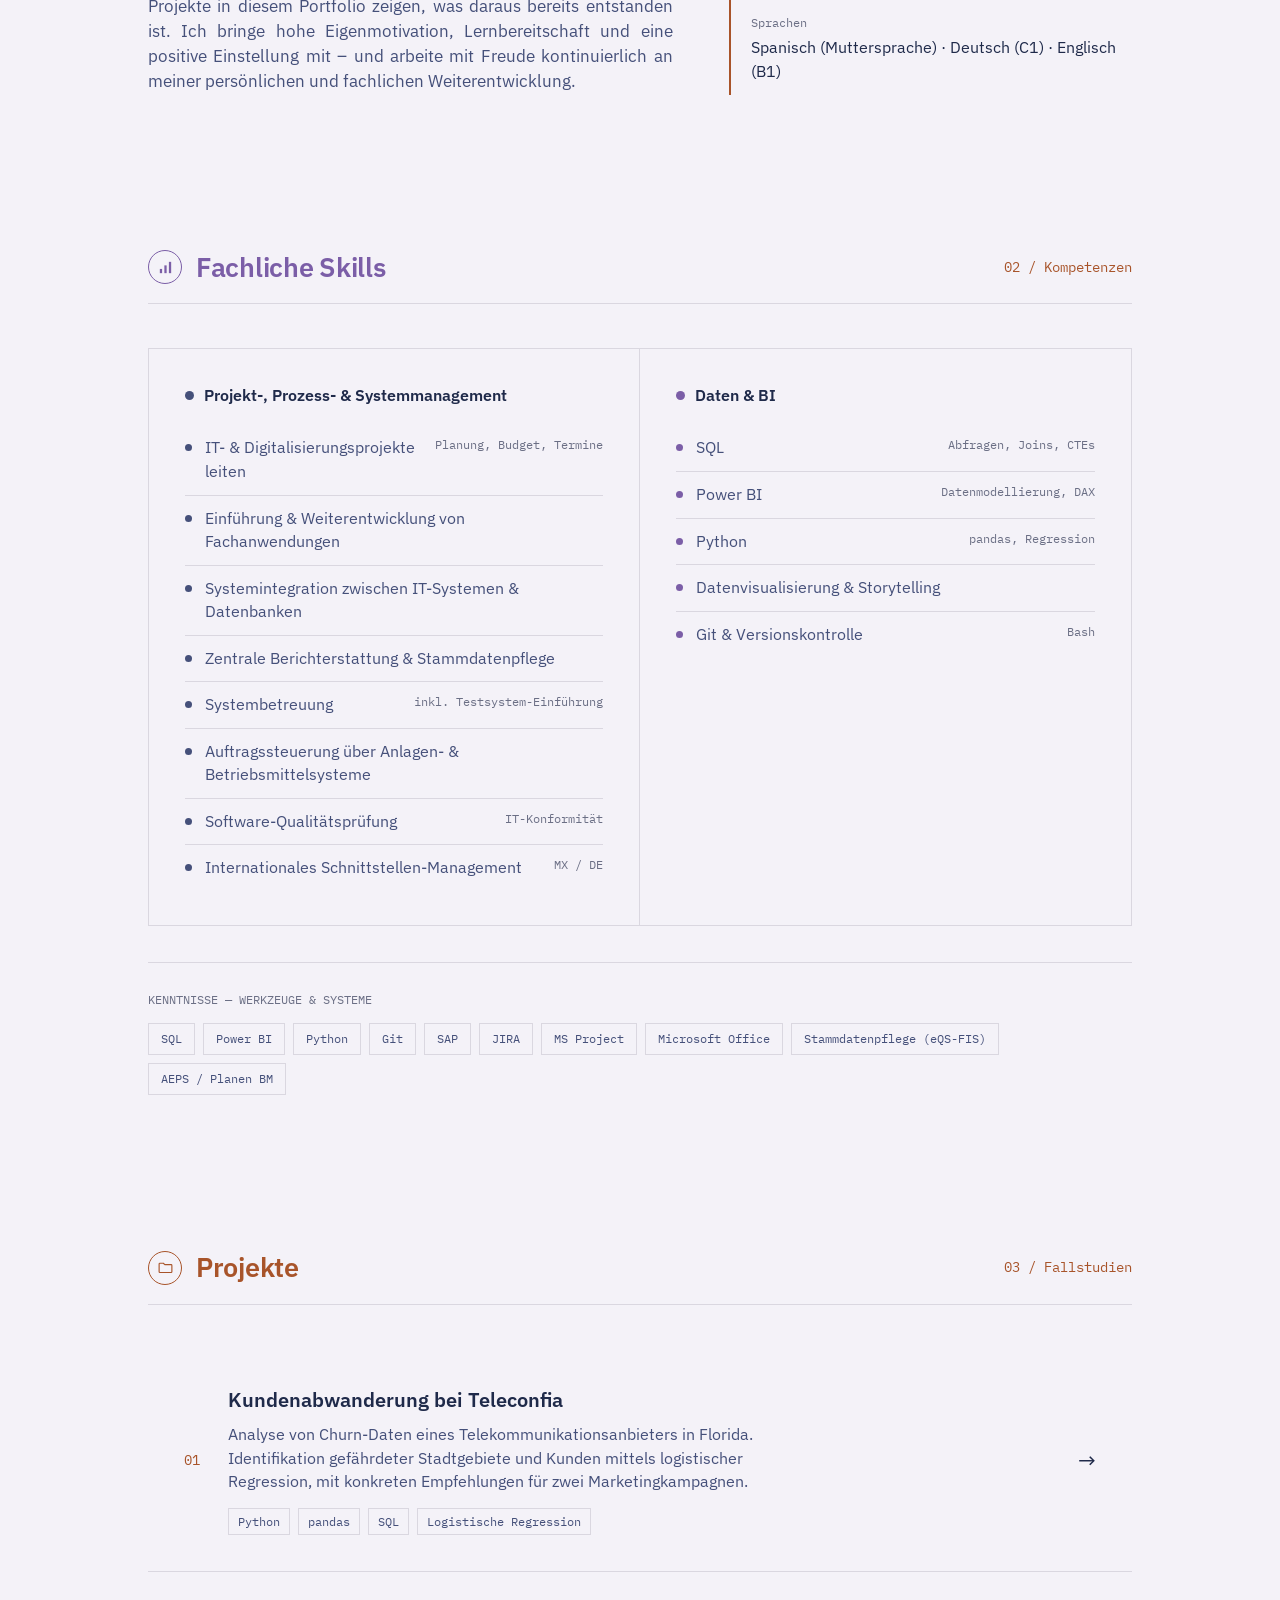
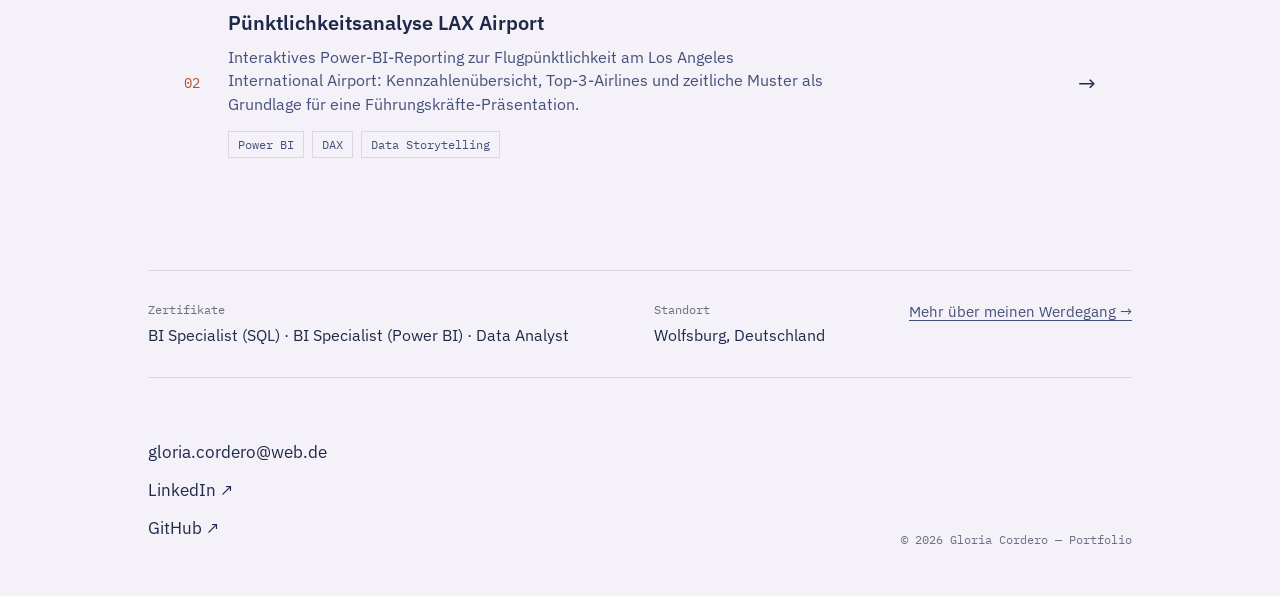
==== commit 220d5998: "Add files via upload" ====
--- a/index.html
+++ b/index.html
@@ -3,7 +3,7 @@
 <head>
 <meta charset="UTF-8">
 <meta name="viewport" content="width=device-width, initial-scale=1.0">
-<title>Laura Dolores — IT-Projekte, Systemintegration &amp; Datenanalyse</title>
+<title>Gloria Cordero — IT-Projekte, Systemintegration &amp; Datenanalyse</title>
 <link rel="preconnect" href="https://fonts.googleapis.com">
 <link href="https://fonts.googleapis.com/css2?family=IBM+Plex+Sans:ital,wght@0,400;0,500;0,600;0,700;1,400&family=IBM+Plex+Mono:wght@400;500&display=swap" rel="stylesheet">
 <link rel="stylesheet" href="assets/css/style.css">
@@ -14,7 +14,7 @@
   <nav class="wrap">
     <a href="#top" class="brand">
       <span class="brand-mark"></span>
-      Laura Dolores
+      Gloria Cordero
     </a>
     <div class="navlinks">
       <a href="#profil">Profil</a>
@@ -32,7 +32,7 @@
   <div class="wrap">
     <section class="hero" style="padding-bottom:0;">
       <div class="kicker">Verfügbar ab sofort · Deutschland</div>
-      <h1>Laura Dolores</h1>
+      <h1>Gloria Cordero</h1>
       <p class="role">Wirtschaftsingenieurin | IT-Projekte &amp; Prozessdigitalisierung | Systemintegration | Datenanalyse &amp; BI</p>
       <p class="slogan">10 Jahre Prozesse digitalisiert. Jetzt lasse ich Daten sprechen.</p>
       <p class="pitch">
@@ -284,12 +284,12 @@
     <div class="foot-grid">
       <div>
         <div class="foot-contact">
-          <a href="mailto:deine.email@beispiel.de">deine.email@beispiel.de</a>
-          <a href="https://linkedin.com/in/dein-profil" target="_blank" rel="noopener">LinkedIn ↗</a>
-          <a href="https://github.com/dein-username" target="_blank" rel="noopener">GitHub ↗</a>
-        </div>
-      </div>
-      <div class="foot-note">© 2026 Laura Dolores — Portfolio</div>
+          <a href="mailto:gloria.cordero@web.de">gloria.cordero@web.de</a>
+          <a href="https://www.linkedin.com/in/gloria-cordero-de-la-cruz-674b11205/" target="_blank" rel="noopener">LinkedIn ↗</a>
+          <a href="https://github.com/GloriaC25" target="_blank" rel="noopener">GitHub ↗</a>
+        </div>
+      </div>
+      <div class="foot-note">© 2026 Gloria Cordero — Portfolio</div>
     </div>
   </div>
 </footer>
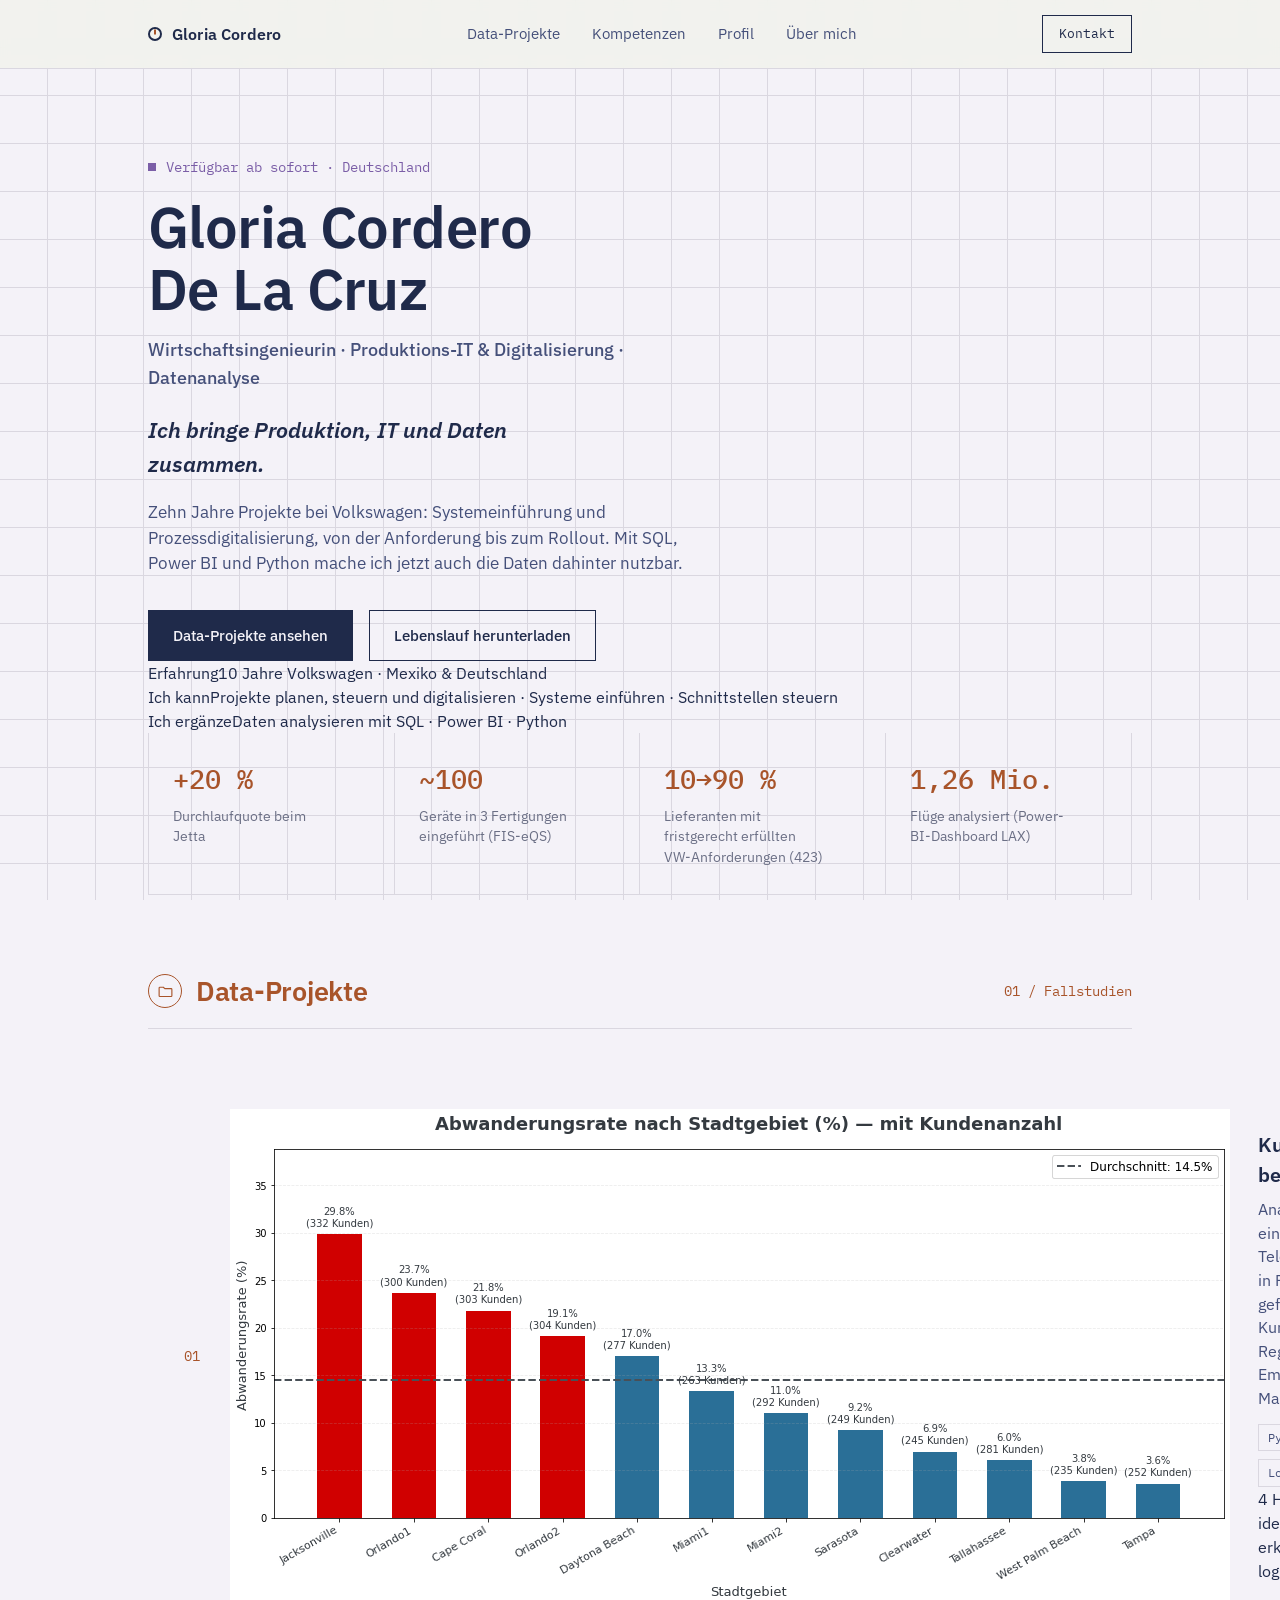
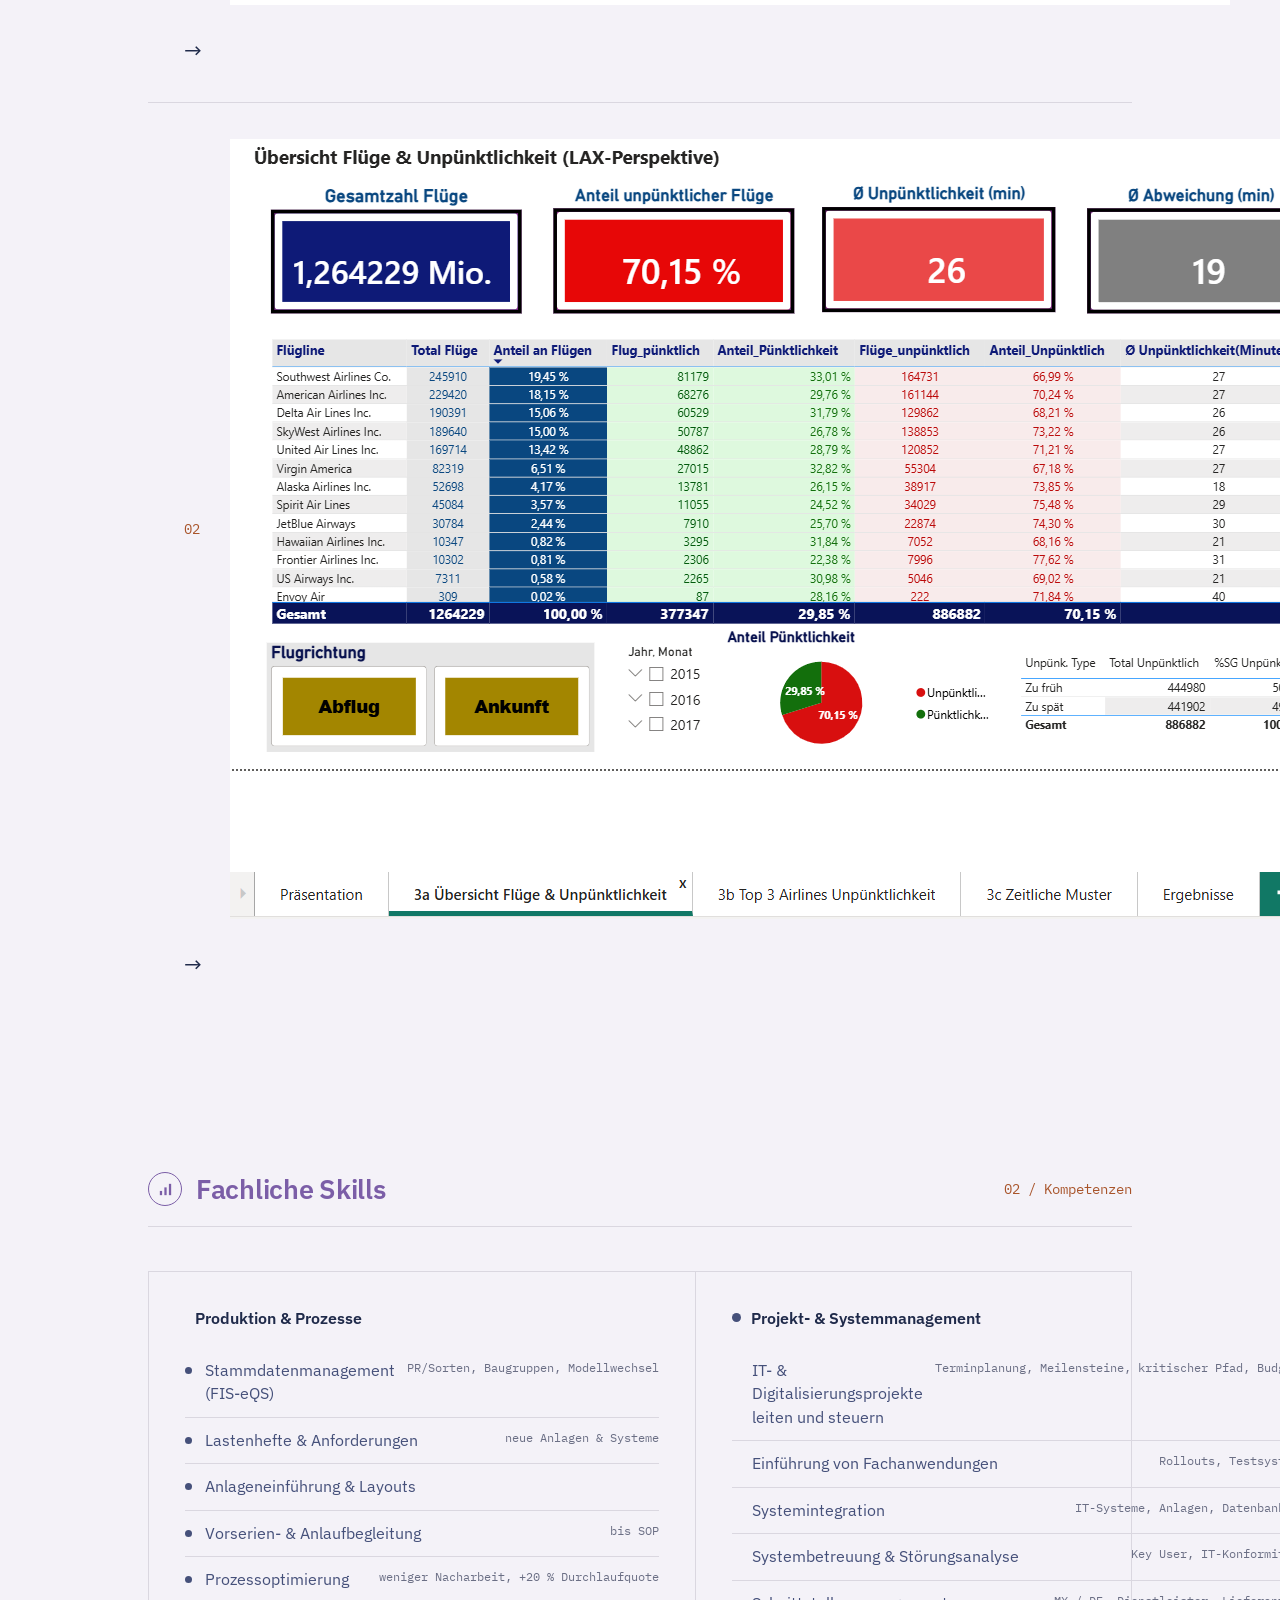
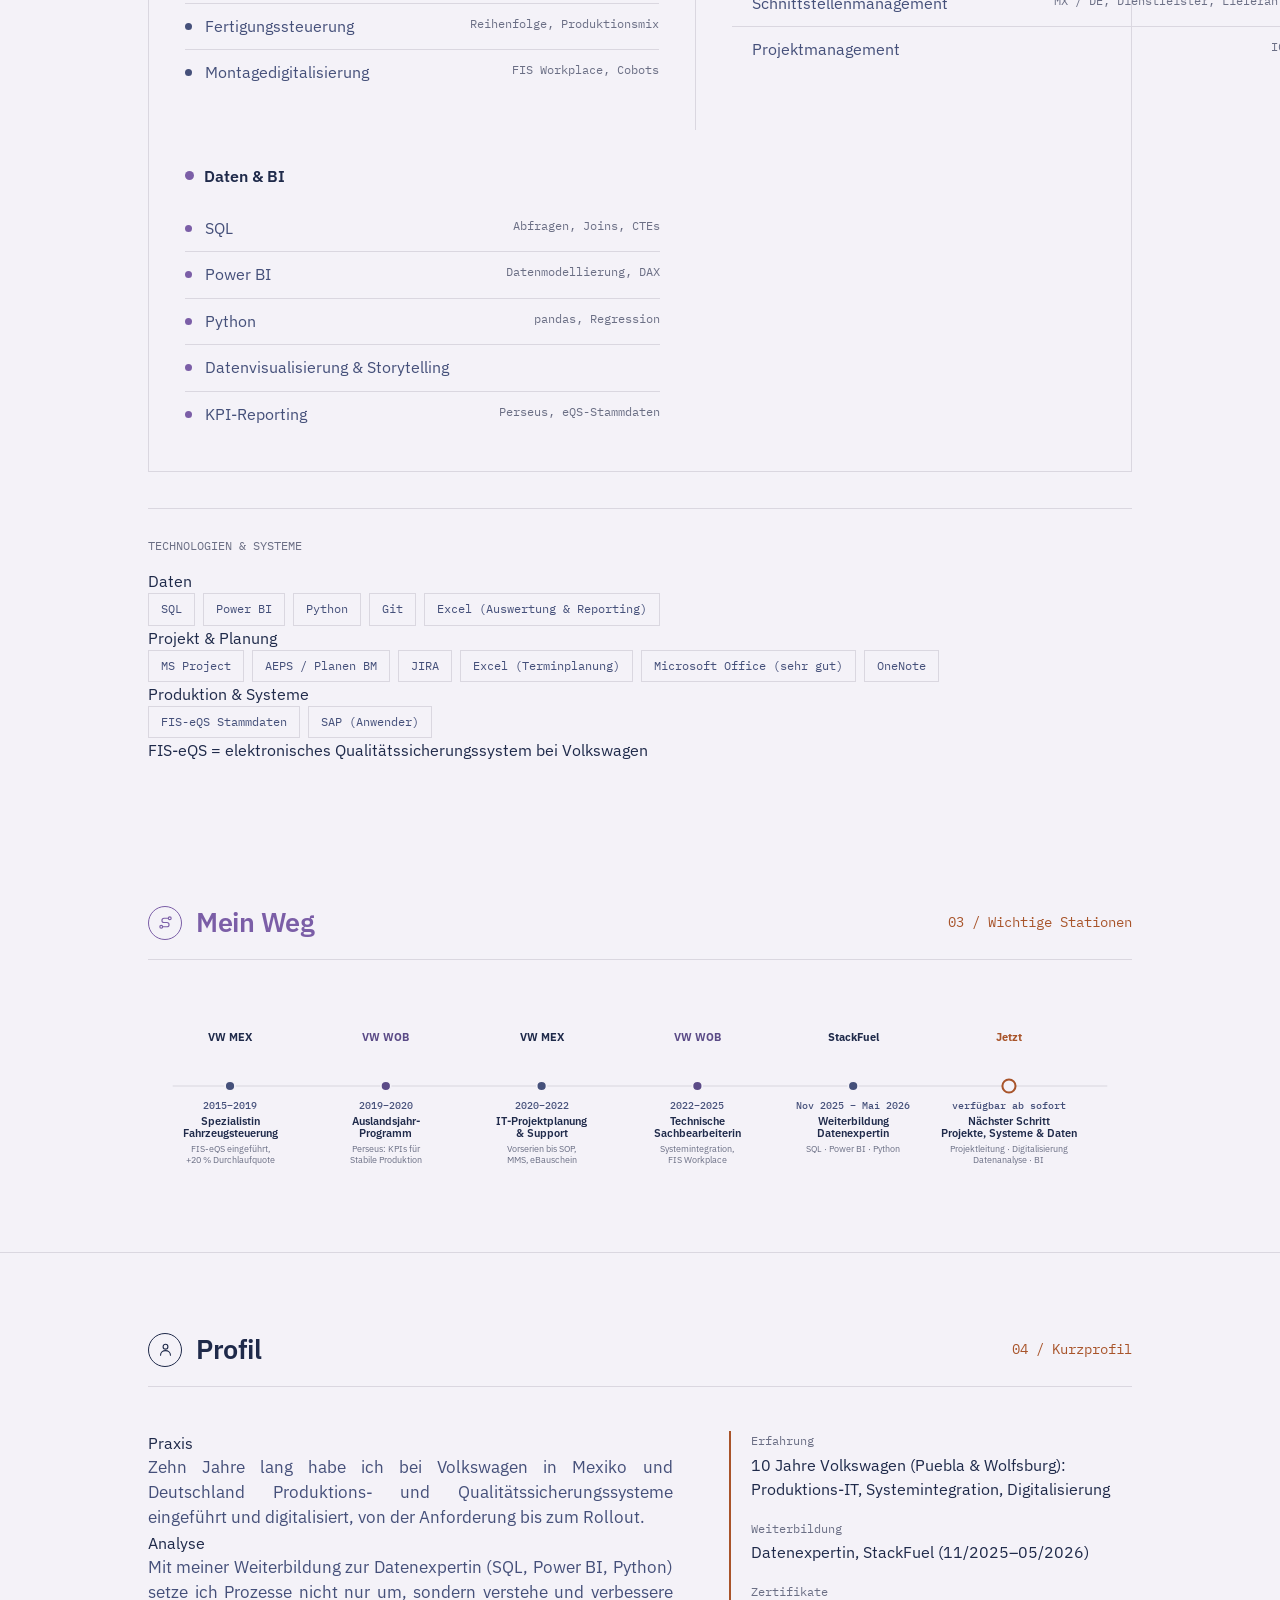
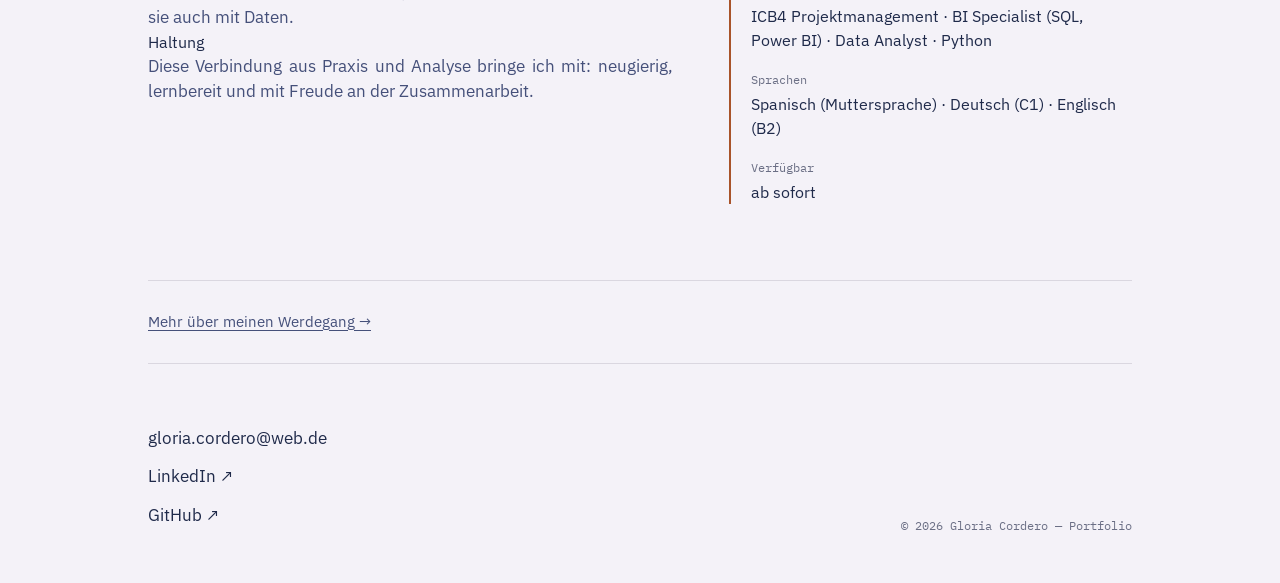
==== commit f4ef7789: "Add files via upload" ====
--- a/index.html
+++ b/index.html
@@ -3,7 +3,7 @@
 <head>
 <meta charset="UTF-8">
 <meta name="viewport" content="width=device-width, initial-scale=1.0">
-<title>Gloria Cordero — IT-Projekte, Systemintegration &amp; Datenanalyse</title>
+<title>Gloria Cordero De La Cruz — Produktions-IT, Digitalisierung &amp; Datenanalyse</title>
 <link rel="preconnect" href="https://fonts.googleapis.com">
 <link href="https://fonts.googleapis.com/css2?family=IBM+Plex+Sans:ital,wght@0,400;0,500;0,600;0,700;1,400&family=IBM+Plex+Mono:wght@400;500&display=swap" rel="stylesheet">
 <link rel="stylesheet" href="assets/css/style.css">
@@ -17,9 +17,9 @@
       Gloria Cordero
     </a>
     <div class="navlinks">
+      <a href="#projekte">Data-Projekte</a>
+      <a href="#kompetenzen">Kompetenzen</a>
       <a href="#profil">Profil</a>
-      <a href="#kompetenzen">Kompetenzen</a>
-      <a href="#projekte">Projekte</a>
       <a href="sobre-mi.html">Über mich</a>
     </div>
     <a href="#kontakt" class="nav-cta">Kontakt</a>
@@ -31,138 +31,95 @@
   <!-- HERO -->
   <div class="wrap">
     <section class="hero" style="padding-bottom:0;">
-      <div class="kicker">Verfügbar ab sofort · Deutschland</div>
-      <h1>Gloria Cordero</h1>
-      <p class="role">Wirtschaftsingenieurin | IT-Projekte &amp; Prozessdigitalisierung | Systemintegration | Datenanalyse &amp; BI</p>
-      <p class="slogan">10 Jahre Prozesse digitalisiert. Jetzt lasse ich Daten sprechen.</p>
-      <p class="pitch">
-        Ich verbinde zehn Jahre internationale Erfahrung in IT-Projekten und Systemintegration
-        mit neu erworbenen Kompetenzen in SQL, Power BI und Python.
-      </p>
-      <div class="hero-ctas">
-        <a href="#projekte" class="btn-primary">Projekte ansehen</a>
-        <a href="cv.pdf" class="btn-secondary">Lebenslauf herunterladen</a>
-      </div>
-    </section>
-  </div>
+
+    <div class="hero-grid">
+      <div>
+        <div class="kicker">Verfügbar ab sofort · Deutschland</div>
+        <h1>Gloria Cordero<br>De La Cruz</h1>
+        <p class="role">Wirtschaftsingenieurin · Produktions-IT &amp; Digitalisierung · Datenanalyse</p>
+        <p class="slogan">Ich bringe Produktion, IT und Daten zusammen.</p>
+        <p class="pitch">Zehn Jahre Projekte bei Volkswagen: Systemeinführung und Prozessdigitalisierung, von der Anforderung bis zum Rollout. Mit SQL, Power BI und Python mache ich jetzt auch die Daten dahinter nutzbar.</p>
+        <div class="hero-ctas">
+          <a href="#projekte" class="btn-primary">Data-Projekte ansehen</a>
+          <a href="cv.pdf" class="btn-secondary">Lebenslauf herunterladen</a>
+        </div>
+      </div>
+      <div class="hero-snapshot">
+        <div class="snapshot-row stacked"><span class="snapshot-label">Erfahrung</span><span class="snapshot-text">10 Jahre Volkswagen · Mexiko &amp; Deutschland</span></div>
+        <div class="snapshot-row stacked"><span class="snapshot-label">Ich kann</span><span class="snapshot-text">Projekte planen, steuern und digitalisieren · Systeme einführen · Schnittstellen steuern</span></div>
+        <div class="snapshot-row stacked"><span class="snapshot-label">Ich ergänze</span><span class="snapshot-text">Daten analysieren mit SQL · Power BI · Python</span></div>
+      </div>
+    </div>
+  </section>
+</div>   
 
   <!-- KENNZAHLEN -->
   <div class="wrap">
     <div class="stats-row">
-      <div class="stat-item">
-        <div class="stat-num">10</div>
-        <div class="stat-label">Jahre internationale Erfahrung (Mexiko &amp; Deutschland)</div>
-      </div>
-      <div class="stat-item">
-        <div class="stat-num">+20%</div>
-        <div class="stat-label">Effizienzsteigerung in einem zentralen Produktionsprozess</div>
-      </div>
-      <div class="stat-item">
-        <div class="stat-num">90%</div>
-        <div class="stat-label">Compliance-Quote nach internationalem Lieferantenprojekt (von 10%)</div>
-      </div>
-      <div class="stat-item">
-        <div class="stat-num">~18%</div>
-        <div class="stat-label">Kosteneinsparung durch datenbasierte Analysen</div>
-      </div>
-    </div>
-  </div>
-
-  <!-- TIMELINE -->
-  <div class="timeline">
-    <div class="wrap">
-      <div class="timeline-label" style="display:flex; align-items:center; gap:12px; color:var(--ink-soft);">
-        <span class="icon-badge">
-          <svg viewBox="0 0 24 24" fill="none"><line x1="4" y1="12" x2="20" y2="12" stroke="currentColor" stroke-width="1.6"/><circle cx="4" cy="12" r="2" fill="currentColor"/><circle cx="12" cy="12" r="2" fill="currentColor"/><circle cx="20" cy="12" r="2" fill="currentColor"/></svg>
-        </span>
-        MEIN WEG — WICHTIGE STATIONEN
-      </div>
-      <svg class="tl-svg" viewBox="0 0 1200 200" xmlns="http://www.w3.org/2000/svg">
-        <line x1="30" y1="100" x2="1170" y2="100" stroke="#DAD7E0" stroke-width="1.5"/>
-
-        <!-- Node 1: VW MEX 2015-2019 -->
-        <circle cx="60" cy="100" r="6" fill="#45507A" stroke="#F4F2F8" stroke-width="2"/>
-        <text x="60" y="45" text-anchor="middle" class="tl-company" fill="#1F2A4A">VW MEX</text>
-        <text x="60" y="128" text-anchor="middle" class="tl-year">2015–2019</text>
-        <text x="60" y="147" text-anchor="middle" class="tl-role">Spezialistin</text>
-        <text x="60" y="162" text-anchor="middle" class="tl-role">Fahrzeugsteuerung</text>
-        <text x="60" y="180" text-anchor="middle" class="tl-sub">FIS-Fahrzeugsteuerung</text>
-
-        <!-- Node 2: VW WOB 2019-2020 -->
-        <circle cx="330" cy="100" r="6" fill="#5B4B87" stroke="#F4F2F8" stroke-width="2"/>
-        <text x="330" y="45" text-anchor="middle" class="tl-company" fill="#5B4B87">VW WOB</text>
-        <text x="330" y="128" text-anchor="middle" class="tl-year">2019–2020</text>
-        <text x="330" y="147" text-anchor="middle" class="tl-role">Auslandsjahr-</text>
-        <text x="330" y="162" text-anchor="middle" class="tl-role">Programm</text>
-        <text x="330" y="180" text-anchor="middle" class="tl-sub">FIS eQS &amp; Stabile Produktion</text>
-
-        <!-- Node 3: VW MEX 2020-2022 -->
-        <circle cx="600" cy="100" r="6" fill="#45507A" stroke="#F4F2F8" stroke-width="2"/>
-        <text x="600" y="45" text-anchor="middle" class="tl-company" fill="#1F2A4A">VW MEX</text>
-        <text x="600" y="128" text-anchor="middle" class="tl-year">2020–2022</text>
-        <text x="600" y="147" text-anchor="middle" class="tl-role">IT-Projektplanung</text>
-        <text x="600" y="162" text-anchor="middle" class="tl-role">&amp; Support</text>
-        <text x="600" y="180" text-anchor="middle" class="tl-sub">FIS-Fahrzeug-Steuerungssysteme</text>
-
-        <!-- Node 4: VW WOB 2022-2025 -->
-        <circle cx="870" cy="100" r="6" fill="#5B4B87" stroke="#F4F2F8" stroke-width="2"/>
-        <text x="870" y="45" text-anchor="middle" class="tl-company" fill="#5B4B87">VW WOB</text>
-        <text x="870" y="128" text-anchor="middle" class="tl-year">2022–2025</text>
-        <text x="870" y="147" text-anchor="middle" class="tl-role">Technische</text>
-        <text x="870" y="162" text-anchor="middle" class="tl-role">Sachbearbeiterin</text>
-        <text x="870" y="180" text-anchor="middle" class="tl-sub">FIS-Fahrzeug-Steuerungssysteme</text>
-
-        <!-- Node 5: StackFuel (current, highlighted) -->
-        <circle cx="1140" cy="100" r="8" fill="#F4F2F8" stroke="#A8542A" stroke-width="2.5"/>
-        <text x="1140" y="45" text-anchor="middle" class="tl-company" fill="#A8542A">StackFuel</text>
-        <text x="1140" y="128" text-anchor="middle" class="tl-year">Nov 2025 – Mai 2026</text>
-        <text x="1140" y="147" text-anchor="middle" class="tl-role">Weiterbildung</text>
-        <text x="1140" y="162" text-anchor="middle" class="tl-role">Datenexpertin</text>
-        <text x="1140" y="180" text-anchor="middle" class="tl-sub">SQL · Power BI · Python</text>
-      </svg>
-    </div>
-  </div>
-
-  <!-- PROFIL -->
-  <div class="wrap">
-    <section id="profil">
-      <div class="section-head">
-        <div class="section-title-group" style="color:var(--ink);">
-          <span class="icon-badge">
-            <svg viewBox="0 0 24 24" fill="none"><circle cx="12" cy="8" r="3.4" stroke="currentColor" stroke-width="1.6"/><path d="M5 20c0-4 3.2-6.5 7-6.5s7 2.5 7 6.5" stroke="currentColor" stroke-width="1.6" stroke-linecap="round"/></svg>
-          </span>
-          <h2>Profil</h2>
-        </div>
-        <span class="section-num">01 / Über mich</span>
-      </div>
-      <div class="profile-grid">
-        <div class="profile-text">
-          <p>
-            Seit zehn Jahren arbeite ich international bei Volkswagen in Mexiko und Deutschland.
-            In dieser Zeit durfte ich in verschiedenen Projekten rund um Digitalisierung und
-            Prozessverbesserung viel Verantwortung übernehmen – und dabei stets zuverlässig gute
-            Ergebnisse erzielen. Der Wechsel zwischen zwei Ländern und Kulturen hat mich gelehrt,
-            mich schnell in neue Themen einzuarbeiten und pragmatisch nach Lösungen zu suchen.
-          </p>
-          <p>
-            Getrieben von Neugier und dem Wunsch, mich stetig weiterzuentwickeln, erweitere ich
-            mein Profil aktuell mit einer Weiterbildung zur Datenexpertin um SQL, Power BI und
-            Python. Die Projekte in diesem Portfolio zeigen, was daraus bereits entstanden ist.
-            Ich bringe hohe Eigenmotivation, Lernbereitschaft und eine positive Einstellung mit –
-            und arbeite mit Freude kontinuierlich an meiner persönlichen und fachlichen
-            Weiterentwicklung.
-          </p>
-        </div>
-        <dl class="factbox">
-          <dt>Aktuell</dt>
-          <dd>Weiterbildung Datenexpertin, StackFuel (11/2025–05/2026)</dd>
-          <dt>Zuvor</dt>
-          <dd>10 Jahre IT-Projekte &amp; Systemintegration, Volkswagen (Wolfsburg &amp; Puebla)</dd>
-          <dt>Zertifizierung</dt>
-          <dd>ICB4 Projektmanagement (VW Group Academy) · BI Specialist SQL · BI Specialist Power BI · Data Analyst · Python für Datenberufe (StackFuel)</dd>
-          <dt>Sprachen</dt>
-          <dd>Spanisch (Muttersprache) · Deutsch (C1) · Englisch (B1)</dd>
-        </dl>
+      <div class="stat-item"><div class="stat-num">+20 %</div><div class="stat-label">Durchlaufquote beim Jetta</div></div>
+      <div class="stat-item"><div class="stat-num">~100</div><div class="stat-label">Geräte in 3 Fertigungen eingeführt (FIS-eQS)</div></div>
+      <div class="stat-item"><div class="stat-num">10→90 %</div><div class="stat-label">Lieferanten mit fristgerecht erfüllten VW-Anforderungen (423)</div></div>
+      <div class="stat-item"><div class="stat-num">1,26 Mio.</div><div class="stat-label">Flüge analysiert (Power-BI-Dashboard LAX)</div></div>
+    </div>
+  </div>
+
+  <!-- PROJEKTE -->
+  <div class="wrap">
+    <section id="projekte">
+      <div class="section-head">
+        <div class="section-title-group" style="color:var(--flag);">
+          <span class="icon-badge">
+            <svg viewBox="0 0 24 24" fill="none"><path d="M3 7a1 1 0 0 1 1-1h5l2 2h9a1 1 0 0 1 1 1v9a1 1 0 0 1-1 1H4a1 1 0 0 1-1-1V7z" stroke="currentColor" stroke-width="1.6" stroke-linejoin="round"/></svg>
+          </span>
+          <h2>Data-Projekte</h2>
+        </div>
+        <span class="section-num">01 / Fallstudien</span>
+      </div>
+      <div class="proj-list">
+        <a href="proyectos/churn-teleconfia.html" class="proj-card">
+          <span class="proj-index mono">01</span>
+          <img src="assets/images/churn/chart-stadtgebiete.png" alt="Vorschau: Balkendiagramm der Abwanderungsrate nach Stadtgebiet" class="proj-thumb">
+          <div>
+            <div class="proj-title">Kundenabwanderung bei Teleconfia</div>
+            <div class="proj-desc">
+              Analyse von Churn-Daten eines Telekommunikationsanbieters in Florida. Identifikation
+              gefährdeter Stadtgebiete und Kunden mittels logistischer Regression, mit konkreten
+              Empfehlungen für zwei Marketingkampagnen.
+            </div>
+            <div class="proj-tools">
+              <span>Python</span><span>pandas</span><span>SQL</span><span>Logistische Regression</span>
+            </div>
+            
+            <div class="proj-results">
+             <span>4 Hochrisiko-Stadtgebiete identifiziert</span>
+             <span>186 Risikokunden erkannt</span>
+             <span>Churn-Modell mit logistischer Regression</span>
+            </div>
+          </div>
+          <span class="proj-arrow">→</span>
+        </a>
+        <a href="proyectos/lax-puenktlichkeit.html" class="proj-card">
+          <span class="proj-index mono">02</span>
+          <img src="assets/images/lax/02-uebersicht.png" alt="Vorschau: Power-BI-Dashboard zur Flugpünktlichkeit" class="proj-thumb">
+          <div>
+            <div class="proj-title">Pünktlichkeitsanalyse LAX Airport</div>
+            <div class="proj-desc">
+              Interaktives Power-BI-Reporting zur Flugpünktlichkeit am Los Angeles International
+              Airport: Kennzahlenübersicht, Top-3-Airlines und zeitliche Muster als Grundlage für
+              eine Führungskräfte-Präsentation.
+            </div>
+            <div class="proj-tools">
+              <span>Power BI</span><span>DAX</span><span>Data Storytelling</span>
+            </div>
+
+            <div class="proj-results">
+             <span>1,26 Mio. Flüge analysiert</span>
+             <span>Top-3 Risiko-Airlines identifiziert</span>
+             <span>Interaktives Power-BI-Dashboard erstellt</span>
+            </div>
+          </div>
+          <span class="proj-arrow">→</span>
+        </a>
       </div>
     </section>
   </div>
@@ -181,16 +138,26 @@
       </div>
       <div class="comp-grid">
         <div class="comp-col">
-          <h3><span class="dot-pm"></span>Projekt-, Prozess- &amp; Systemmanagement</h3>
+          <h3><span class="dot-prod"></span>Produktion &amp; Prozesse</h3>
           <ul>
-            <li>IT- &amp; Digitalisierungsprojekte leiten <span class="tag">Planung, Budget, Termine</span></li>
-            <li>Einführung &amp; Weiterentwicklung von Fachanwendungen</li>
-            <li>Systemintegration zwischen IT-Systemen &amp; Datenbanken</li>
-            <li>Zentrale Berichterstattung &amp; Stammdatenpflege</li>
-            <li>Systembetreuung <span class="tag">inkl. Testsystem-Einführung</span></li>
-            <li>Auftragssteuerung über Anlagen- &amp; Betriebsmittelsysteme</li>
-            <li>Software-Qualitätsprüfung <span class="tag">IT-Konformität</span></li>
-            <li>Internationales Schnittstellen-Management <span class="tag">MX / DE</span></li>
+            <li>Stammdatenmanagement (FIS-eQS) <span class="tag">PR/Sorten, Baugruppen, Modellwechsel</span></li>
+            <li>Lastenhefte &amp; Anforderungen <span class="tag">neue Anlagen &amp; Systeme</span></li>
+            <li>Anlageneinführung &amp; Layouts</li>
+            <li>Vorserien- &amp; Anlaufbegleitung <span class="tag">bis SOP</span></li>
+            <li>Prozessoptimierung <span class="tag">weniger Nacharbeit, +20 % Durchlaufquote</span></li>
+            <li>Fertigungssteuerung <span class="tag">Reihenfolge, Produktionsmix</span></li>
+            <li>Montagedigitalisierung <span class="tag">FIS Workplace, Cobots</span></li>
+          </ul>
+        </div>
+        <div class="comp-col">
+          <h3><span class="dot-pm"></span>Projekt- &amp; Systemmanagement</h3>
+          <ul>
+            <li>IT- &amp; Digitalisierungsprojekte leiten und steuern <span class="tag">Terminplanung, Meilensteine, kritischer Pfad, Budget</span></li>
+            <li>Einführung von Fachanwendungen <span class="tag">Rollouts, Testsystem</span></li>
+            <li>Systemintegration <span class="tag">IT-Systeme, Anlagen, Datenbanken</span></li>
+            <li>Systembetreuung &amp; Störungsanalyse <span class="tag">Key User, IT-Konformität</span></li>
+            <li>Schnittstellenmanagement <span class="tag">MX / DE, Dienstleister, Lieferanten</span></li>
+            <li>Projektmanagement <span class="tag">ICB4</span></li>
           </ul>
         </div>
         <div class="comp-col">
@@ -200,64 +167,74 @@
             <li>Power BI <span class="tag">Datenmodellierung, DAX</span></li>
             <li>Python <span class="tag">pandas, Regression</span></li>
             <li>Datenvisualisierung &amp; Storytelling</li>
-            <li>Git &amp; Versionskontrolle <span class="tag">Bash</span></li>
+            <li>KPI-Reporting <span class="tag">Perseus, eQS-Stammdaten</span></li>
           </ul>
         </div>
       </div>
       <div class="tools-row">
-        <span class="tools-label">KENNTNISSE — WERKZEUGE &amp; SYSTEME</span>
-        <div class="tools-tags">
-          <span>SQL</span><span>Power BI</span><span>Python</span><span>Git</span>
-          <span>SAP</span><span>JIRA</span><span>MS Project</span><span>Microsoft Office</span>
-          <span>Stammdatenpflege (eQS-FIS)</span><span>AEPS / Planen BM</span>
-        </div>
+        <span class="tools-label">TECHNOLOGIEN &amp; SYSTEME</span>
+        <div class="tools-group"><span class="tools-group-label">Daten</span><div class="tools-tags"><span>SQL</span><span>Power BI</span><span>Python</span><span>Git</span><span>Excel (Auswertung &amp; Reporting)</span></div></div>
+        <div class="tools-group"><span class="tools-group-label">Projekt &amp; Planung</span><div class="tools-tags"><span>MS Project</span><span>AEPS / Planen BM</span><span>JIRA</span><span>Excel (Terminplanung)</span><span>Microsoft Office (sehr gut)</span><span>OneNote</span></div></div>
+        <div class="tools-group"><span class="tools-group-label">Produktion &amp; Systeme</span><div class="tools-tags"><span>FIS-eQS Stammdaten</span><span>SAP (Anwender)</span></div></div>
+        <p class="tools-note">FIS-eQS = elektronisches Qualitätssicherungssystem bei Volkswagen</p>
       </div>
     </section>
   </div>
 
-  <!-- PROJEKTE -->
-  <div class="wrap">
-    <section id="projekte">
-      <div class="section-head">
-        <div class="section-title-group" style="color:var(--flag);">
-          <span class="icon-badge">
-            <svg viewBox="0 0 24 24" fill="none"><path d="M3 7a1 1 0 0 1 1-1h5l2 2h9a1 1 0 0 1 1 1v9a1 1 0 0 1-1 1H4a1 1 0 0 1-1-1V7z" stroke="currentColor" stroke-width="1.6" stroke-linejoin="round"/></svg>
-          </span>
-          <h2>Projekte</h2>
-        </div>
-        <span class="section-num">03 / Fallstudien</span>
-      </div>
-      <div class="proj-list">
-        <a href="proyectos/churn-teleconfia.html" class="proj-card">
-          <span class="proj-index mono">01</span>
-          <div>
-            <div class="proj-title">Kundenabwanderung bei Teleconfia</div>
-            <div class="proj-desc">
-              Analyse von Churn-Daten eines Telekommunikationsanbieters in Florida. Identifikation
-              gefährdeter Stadtgebiete und Kunden mittels logistischer Regression, mit konkreten
-              Empfehlungen für zwei Marketingkampagnen.
-            </div>
-            <div class="proj-tools">
-              <span>Python</span><span>pandas</span><span>SQL</span><span>Logistische Regression</span>
-            </div>
-          </div>
-          <span class="proj-arrow">→</span>
-        </a>
-        <a href="proyectos/lax-puenktlichkeit.html" class="proj-card">
-          <span class="proj-index mono">02</span>
-          <div>
-            <div class="proj-title">Pünktlichkeitsanalyse LAX Airport</div>
-            <div class="proj-desc">
-              Interaktives Power-BI-Reporting zur Flugpünktlichkeit am Los Angeles International
-              Airport: Kennzahlenübersicht, Top-3-Airlines und zeitliche Muster als Grundlage für
-              eine Führungskräfte-Präsentation.
-            </div>
-            <div class="proj-tools">
-              <span>Power BI</span><span>DAX</span><span>Data Storytelling</span>
-            </div>
-          </div>
-          <span class="proj-arrow">→</span>
-        </a>
+  <!-- TIMELINE -->
+  <div class="timeline">
+    <div class="wrap">
+      <div class="section-head">
+        <div class="section-title-group" style="color:var(--pass);">
+          <span class="icon-badge">
+            <svg viewBox="0 0 24 24" fill="none"><circle cx="6" cy="18" r="2" stroke="currentColor" stroke-width="1.6"/><circle cx="18" cy="6" r="2" stroke="currentColor" stroke-width="1.6"/><path d="M8 18h6a3 3 0 0 0 0-6h-4a3 3 0 0 1 0-6h6" stroke="currentColor" stroke-width="1.6" stroke-linecap="round"/></svg>
+          </span>
+          <h2>Mein Weg</h2>
+        </div>
+        <span class="section-num">03 / Wichtige Stationen</span>
+      </div>
+      <svg class="tl-svg" viewBox="0 0 1200 210" xmlns="http://www.w3.org/2000/svg">
+<line x1="30" y1="100" x2="1170" y2="100" stroke="#DAD7E0" stroke-width="1.5"/>
+<circle cx="100" cy="100" r="6" fill="#45507A" stroke="#F4F2F8" stroke-width="2"/><text x="100" y="45" text-anchor="middle" class="tl-company" fill="#1F2A4A">VW MEX</text><text x="100" y="128" text-anchor="middle" class="tl-year">2015–2019</text><text x="100" y="147" text-anchor="middle" class="tl-role">Spezialistin</text><text x="100" y="162" text-anchor="middle" class="tl-role">Fahrzeugsteuerung</text><text x="100" y="180" text-anchor="middle" class="tl-sub">FIS-eQS eingeführt,</text><text x="100" y="194" text-anchor="middle" class="tl-sub">+20 % Durchlaufquote</text>
+<circle cx="290" cy="100" r="6" fill="#5B4B87" stroke="#F4F2F8" stroke-width="2"/><text x="290" y="45" text-anchor="middle" class="tl-company" fill="#5B4B87">VW WOB</text><text x="290" y="128" text-anchor="middle" class="tl-year">2019–2020</text><text x="290" y="147" text-anchor="middle" class="tl-role">Auslandsjahr-</text><text x="290" y="162" text-anchor="middle" class="tl-role">Programm</text><text x="290" y="180" text-anchor="middle" class="tl-sub">Perseus: KPIs für</text><text x="290" y="194" text-anchor="middle" class="tl-sub">Stabile Produktion</text>
+<circle cx="480" cy="100" r="6" fill="#45507A" stroke="#F4F2F8" stroke-width="2"/><text x="480" y="45" text-anchor="middle" class="tl-company" fill="#1F2A4A">VW MEX</text><text x="480" y="128" text-anchor="middle" class="tl-year">2020–2022</text><text x="480" y="147" text-anchor="middle" class="tl-role">IT-Projektplanung</text><text x="480" y="162" text-anchor="middle" class="tl-role">&amp; Support</text><text x="480" y="180" text-anchor="middle" class="tl-sub">Vorserien bis SOP,</text><text x="480" y="194" text-anchor="middle" class="tl-sub">MMS, eBauschein</text>
+<circle cx="670" cy="100" r="6" fill="#5B4B87" stroke="#F4F2F8" stroke-width="2"/><text x="670" y="45" text-anchor="middle" class="tl-company" fill="#5B4B87">VW WOB</text><text x="670" y="128" text-anchor="middle" class="tl-year">2022–2025</text><text x="670" y="147" text-anchor="middle" class="tl-role">Technische</text><text x="670" y="162" text-anchor="middle" class="tl-role">Sachbearbeiterin</text><text x="670" y="180" text-anchor="middle" class="tl-sub">Systemintegration,</text><text x="670" y="194" text-anchor="middle" class="tl-sub">FIS Workplace</text>
+<circle cx="860" cy="100" r="6" fill="#45507A" stroke="#F4F2F8" stroke-width="2"/><text x="860" y="45" text-anchor="middle" class="tl-company" fill="#1F2A4A">StackFuel</text><text x="860" y="128" text-anchor="middle" class="tl-year">Nov 2025 – Mai 2026</text><text x="860" y="147" text-anchor="middle" class="tl-role">Weiterbildung</text><text x="860" y="162" text-anchor="middle" class="tl-role">Datenexpertin</text><text x="860" y="180" text-anchor="middle" class="tl-sub">SQL · Power BI · Python</text>
+<circle cx="1050" cy="100" r="8" fill="#F4F2F8" stroke="#A8542A" stroke-width="2.5"/><text x="1050" y="45" text-anchor="middle" class="tl-company" fill="#A8542A">Jetzt</text><text x="1050" y="128" text-anchor="middle" class="tl-year">verfügbar ab sofort</text><text x="1050" y="147" text-anchor="middle" class="tl-role">Nächster Schritt</text><text x="1050" y="162" text-anchor="middle" class="tl-role">Projekte, Systeme &amp; Daten</text><text x="1050" y="180" text-anchor="middle" class="tl-sub">Projektleitung · Digitalisierung</text><text x="1050" y="194" text-anchor="middle" class="tl-sub">Datenanalyse · BI</text>
+</svg>
+    </div>
+  </div>
+
+  <!-- PROFIL -->
+  <div class="wrap">
+    <section id="profil">
+      <div class="section-head">
+        <div class="section-title-group" style="color:var(--ink);">
+          <span class="icon-badge">
+            <svg viewBox="0 0 24 24" fill="none"><circle cx="12" cy="8" r="3.4" stroke="currentColor" stroke-width="1.6"/><path d="M5 20c0-4 3.2-6.5 7-6.5s7 2.5 7 6.5" stroke="currentColor" stroke-width="1.6" stroke-linecap="round"/></svg>
+          </span>
+          <h2>Profil</h2>
+        </div>
+        <span class="section-num">04 / Kurzprofil</span>
+      </div>
+      <div class="profile-grid">
+        <div class="profile-text">
+          <div class="profile-block"><span class="profile-label">Praxis</span><p>Zehn Jahre lang habe ich bei Volkswagen in Mexiko und Deutschland Produktions- und Qualitätssicherungssysteme eingeführt und digitalisiert, von der Anforderung bis zum Rollout.</p></div>
+          <div class="profile-block"><span class="profile-label">Analyse</span><p>Mit meiner Weiterbildung zur Datenexpertin (SQL, Power BI, Python) setze ich Prozesse nicht nur um, sondern verstehe und verbessere sie auch mit Daten.</p></div>
+          <div class="profile-block"><span class="profile-label">Haltung</span><p>Diese Verbindung aus Praxis und Analyse bringe ich mit: neugierig, lernbereit und mit Freude an der Zusammenarbeit.</p></div>
+        </div>
+        <dl class="factbox">
+          <dt>Erfahrung</dt>
+          <dd>10 Jahre Volkswagen (Puebla &amp; Wolfsburg): Produktions-IT, Systemintegration, Digitalisierung</dd>
+          <dt>Weiterbildung</dt>
+          <dd>Datenexpertin, StackFuel (11/2025–05/2026)</dd>
+          <dt>Zertifikate</dt>
+          <dd>ICB4 Projektmanagement · BI Specialist (SQL, Power BI) · Data Analyst · Python</dd>
+          <dt>Sprachen</dt>
+          <dd>Spanisch (Muttersprache) · Deutsch (C1) · Englisch (B2)</dd>
+          <dt>Verfügbar</dt>
+          <dd>ab sofort</dd>
+        </dl>
       </div>
     </section>
   </div>
@@ -265,14 +242,6 @@
   <!-- STRIP -->
   <div class="wrap">
     <div class="strip">
-      <div class="strip-item">
-        <dt>Zertifikate</dt>
-        <dd>BI Specialist (SQL) · BI Specialist (Power BI) · Data Analyst</dd>
-      </div>
-      <div class="strip-item">
-        <dt>Standort</dt>
-        <dd>Wolfsburg, Deutschland</dd>
-      </div>
       <a href="sobre-mi.html" class="strip-link">Mehr über meinen Werdegang →</a>
     </div>
   </div>
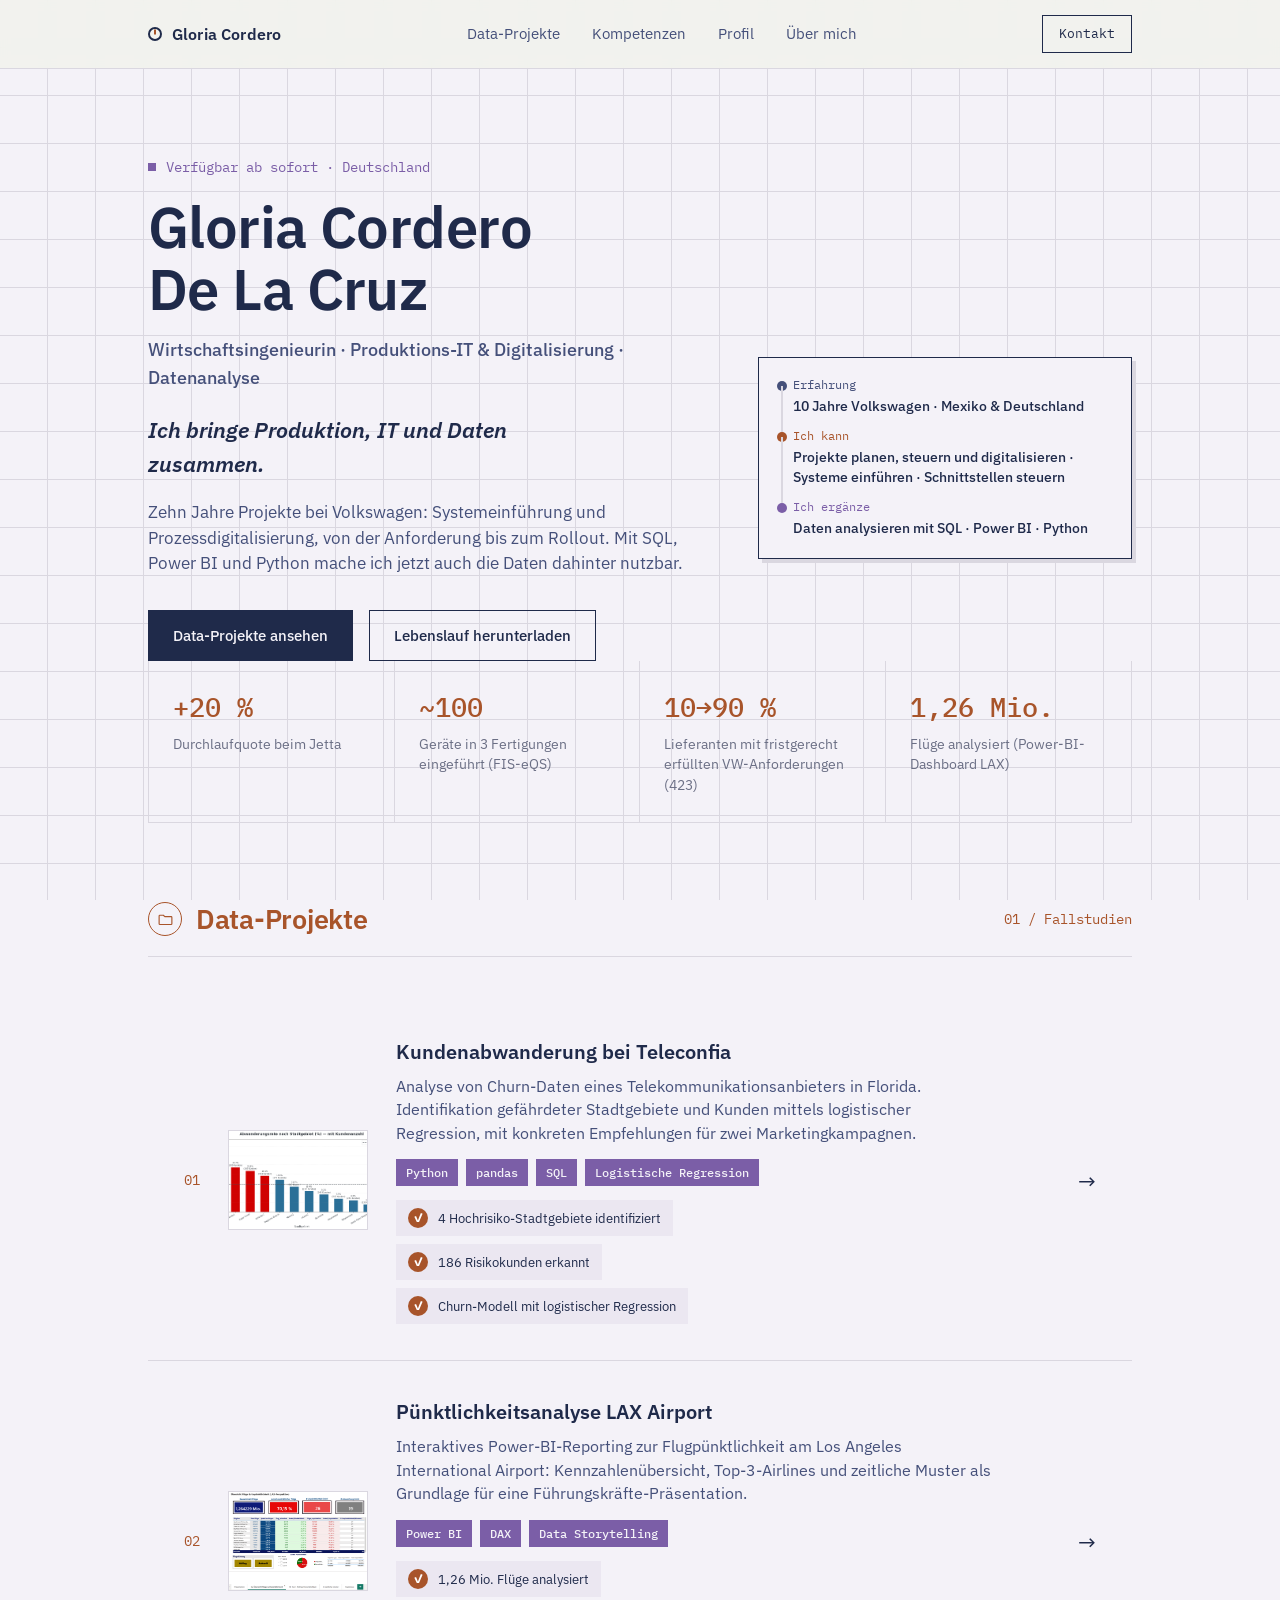
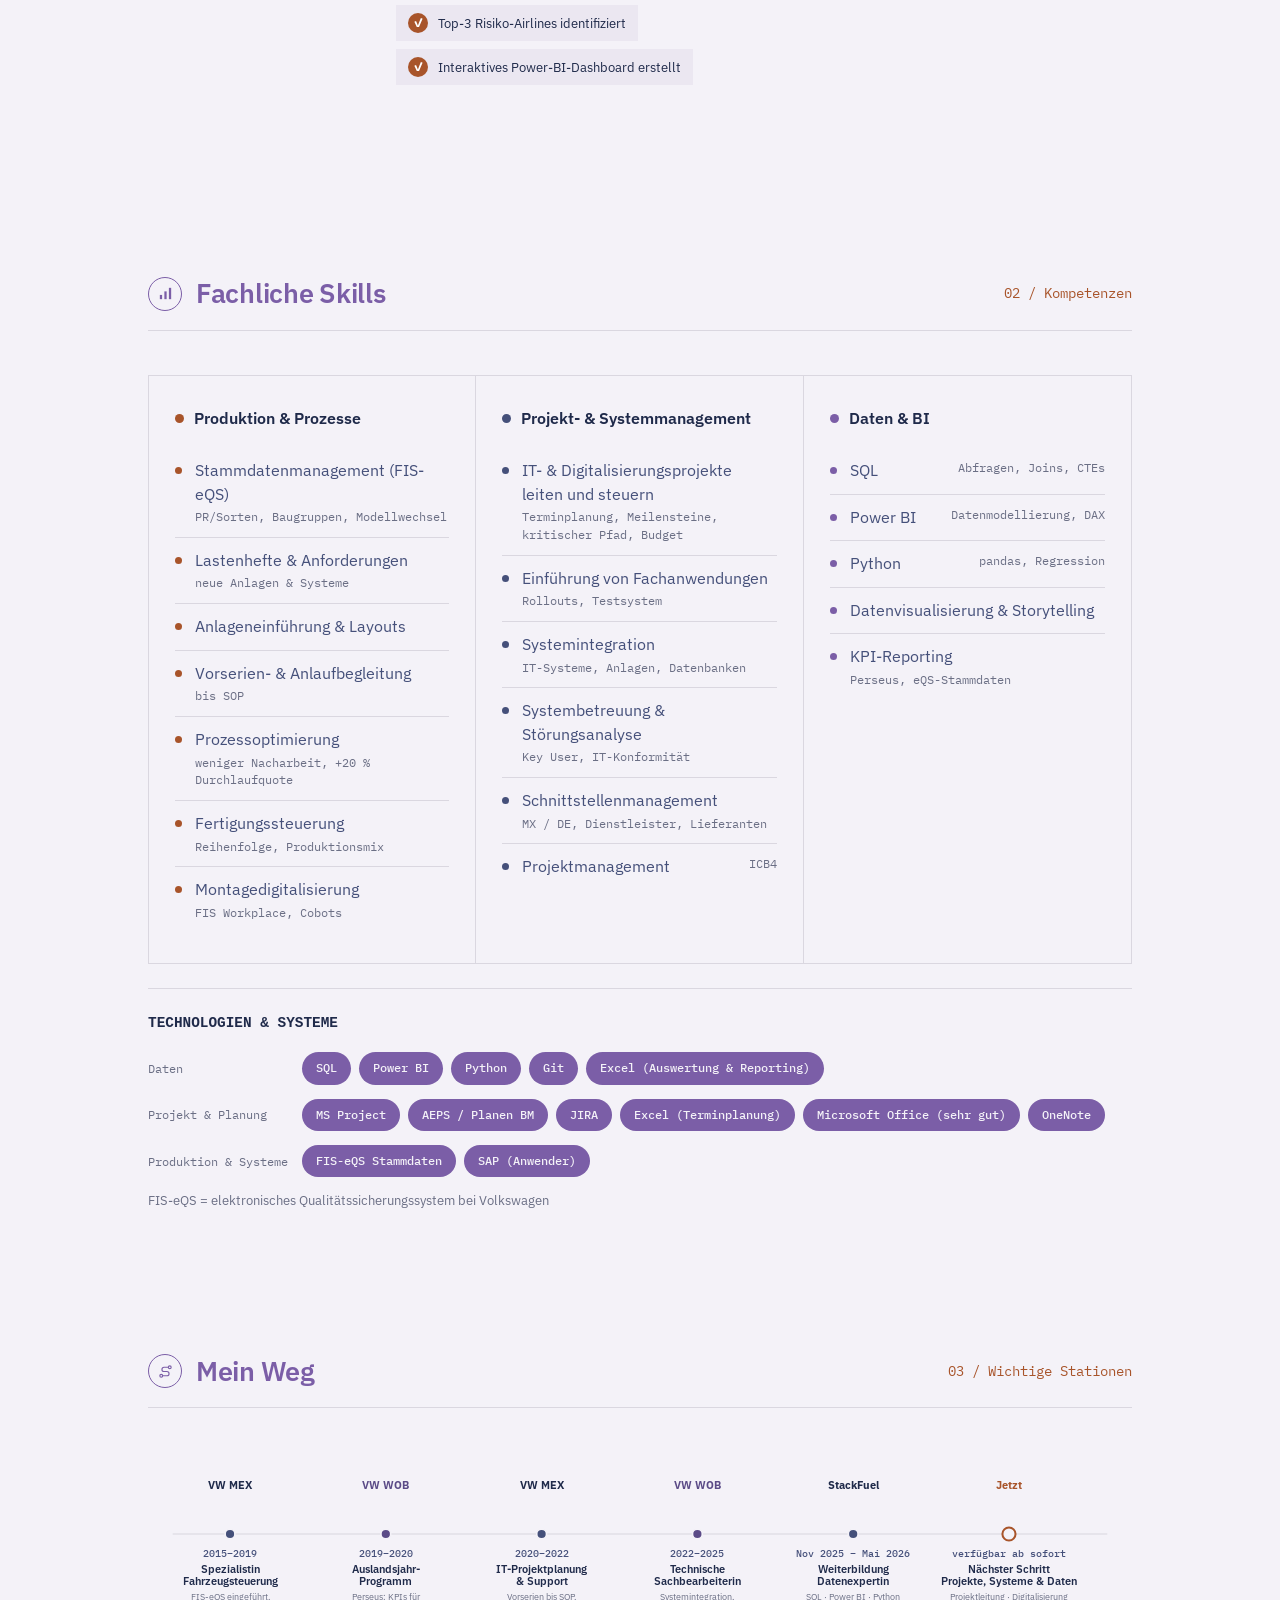
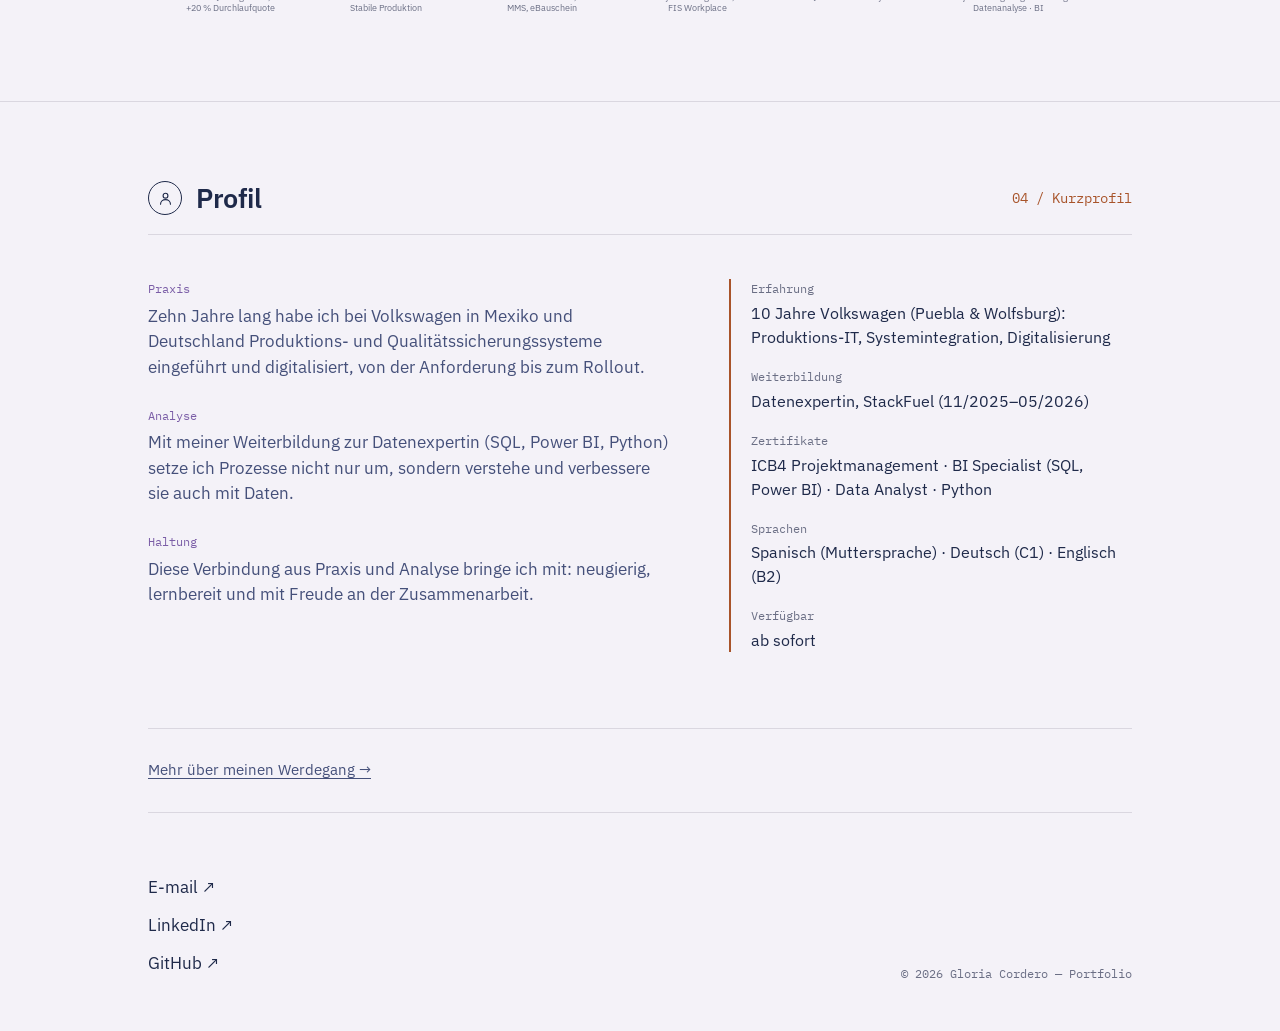
==== commit b594cb38: "Add files via upload" ====
--- a/index.html
+++ b/index.html
@@ -253,7 +253,7 @@
     <div class="foot-grid">
       <div>
         <div class="foot-contact">
-          <a href="mailto:gloria.cordero@web.de">gloria.cordero@web.de</a>
+          <a href="mailto:gloria.cordero@web.de">E-mail ↗</a>
           <a href="https://www.linkedin.com/in/gloria-cordero-de-la-cruz-674b11205/" target="_blank" rel="noopener">LinkedIn ↗</a>
           <a href="https://github.com/GloriaC25" target="_blank" rel="noopener">GitHub ↗</a>
         </div>
--- a/assets/css/style.css
+++ b/assets/css/style.css
@@ -120,6 +120,52 @@
   .btn-secondary{background:transparent; color:var(--ink);}
   .btn-secondary:hover{background:var(--paper-raised);}
 
+  /* ==================================================
+   HERO SNAPSHOT
+   ================================================== */
+
+.hero-grid{
+    display:grid;
+    grid-template-columns:1.2fr .8fr;
+    gap:50px;
+    align-items:start;
+}
+
+.hero-snapshot{
+    display:flex;
+    flex-direction:column;
+
+    gap:8px;
+
+    margin-top:115px;
+    padding-left:20px;
+    max-width:320px;
+}
+
+.snapshot-row{
+    display:flex;
+    align-items:center;
+
+    gap:12px;
+
+    padding-bottom:8px;
+
+    border-bottom:1px solid var(--line);
+
+    font-size:0.92rem;
+    line-height:1.3;
+    color:var(--ink);
+}
+
+.snapshot-row:last-child{
+    border-bottom:none;
+}
+
+.snapshot-icon{
+    font-size:1.5rem;
+    flex-shrink:0;
+}
+
   /* ---------- Timeline ---------- */
   .timeline{padding:64px 0 76px; border-bottom:1px solid var(--line);}
   .timeline-label{
@@ -160,6 +206,10 @@
   }
   .profile-text p{font-size:1.05rem; color:var(--ink-soft); max-width:60ch; text-align:justify; hyphens:auto;}
   .profile-text p + p{margin-top:16px;}
+  .profile-block{padding-bottom:26px;}
+  .profile-block:last-child{padding-bottom:0;}
+  .profile-label{display:block; font-family:'IBM Plex Mono', monospace; font-size:0.78rem; color:var(--pass); margin-bottom:6px;}
+  .profile-text .profile-block p{max-width:none; text-align:left; font-size:1.05rem; hyphens:none;}
   .factbox{border-left:2px solid var(--flag); padding-left:20px;}
   .factbox dt{
     font-family:'IBM Plex Mono', monospace; font-size:0.78rem; color:var(--muted);
@@ -206,7 +256,7 @@
   .proj-card{
     background:var(--paper);
     padding:36px;
-    display:grid; grid-template-columns:auto 1fr auto; gap:28px; align-items:center;
+    display:grid; grid-template-columns:auto 140px 1fr auto; gap:28px; align-items:center;
     text-decoration:none; color:inherit;
     transition:background .15s;
   }
@@ -218,10 +268,40 @@
     display:flex; gap:8px; margin-top:14px; flex-wrap:wrap;
   }
   .proj-tools span{
-    font-family:'IBM Plex Mono', monospace; font-size:0.72rem;
-    border:1px solid var(--line); padding:4px 9px; color:var(--ink-soft);
+    font-family:'IBM Plex Mono', monospace; font-size:0.72rem; font-weight:500;
+    background:var(--pass); color:var(--paper); padding:5px 10px; border:none;
   }
   .proj-arrow{font-size:1.4rem; color:var(--ink); flex-shrink:0;}
+
+  .proj-thumb{width:140px; height:100px; object-fit:cover; display:block;border:1px solid var(--line);}
+
+  .proj-results{margin-top:14px;display:flex;flex-direction:column;gap:8px;align-items:flex-start;}
+
+  .proj-results span{
+    display:flex;
+    align-items:center;
+    gap:10px;
+    font-size:0.80rem;
+    color:var(--ink);
+    background:var(--paper-raised);
+    padding:8px 12px;
+  }
+
+  .proj-results span::before{
+    content:"✓";
+    display:flex;
+    align-items:center;
+    justify-content:center;
+    width:20px;
+    height:20px;
+    background:var(--flag);
+    color:white;
+    border-radius:50%;
+    font-size:0.75rem;
+    font-weight:700;
+    flex-shrink:0;
+  }
+
 
   /* ---------- Kennzahlen ---------- */
   .stats-row{
@@ -239,12 +319,23 @@
   .stat-label{font-size:0.86rem; color:var(--muted); margin-top:6px; max-width:20ch;}
 
   /* ---------- Tools row ---------- */
-  .tools-row{margin-top:36px; padding-top:28px; border-top:1px solid var(--line);}
-  .tools-label{font-family:'IBM Plex Mono', monospace; font-size:0.75rem; color:var(--muted); display:block; margin-bottom:14px;}
+  .tools-row{margin-top:24px; padding-top:24px; border-top:1px solid var(--line);}
+  .tools-label{font-family:'IBM Plex Mono', monospace; font-size:0.90rem; color:var(--ink); font-weight:600; display:block; margin-bottom:18px;}
   .tools-tags{display:flex; flex-wrap:wrap; gap:8px;}
   .tools-tags span{
-    font-family:'IBM Plex Mono', monospace; font-size:0.76rem;
-    border:1px solid var(--line); padding:6px 12px; color:var(--ink-soft);
+    font-family:'IBM Plex Mono', monospace;
+    font-size:0.76rem;
+
+    background:var(--pass);
+    color:var(--paper);
+
+    padding:7px 14px;
+
+    border:none;
+
+    border-radius:20px;
+
+    font-weight:500;
   }
 
   /* ---------- Languages strip ---------- */
@@ -275,6 +366,9 @@
     .comp-col:first-child{border-right:none; border-bottom:1px solid var(--line);}
     .proj-card{grid-template-columns:1fr; text-align:left;}
     .proj-arrow{display:none;}
+    .proj-thumb{width:100%; height:160px; margin-top:12px;}
+    .hero-grid{grid-template-columns:1fr;}
+    .hero-snapshot{margin-top:30px;}
   }
 
 /* ==================================================================
@@ -367,3 +461,60 @@
 @media (max-width:760px){
   .finding-note{grid-template-columns:1fr;}
 }
+
+
+/* ---------- Überarbeitung: Hero, Kennzahlen, Skills, Tools ---------- */
+.hero-snapshot{
+  margin-top:200px;            /* ajusta ±10px hasta alinear con "Wirtschaftsingenieurin" */
+  max-width:380px;
+  gap:0;
+  padding:20px 22px 20px 34px;
+  background:var(--paper);     /* tapa las líneas de la cuadrícula */
+  border:1px solid var(--ink);
+  box-shadow:4px 4px 0 var(--line);
+}
+.snapshot-row.stacked{
+  position:relative;
+  flex-direction:column; align-items:flex-start; gap:3px;
+  border-bottom:none;
+  padding:0 0 14px 0;
+}
+.snapshot-row.stacked:last-child{padding-bottom:0;}
+.snapshot-label{font-family:'IBM Plex Mono', monospace; font-size:0.72rem;}
+
+/* punto de cada fila */
+.snapshot-row.stacked::before{
+  content:''; position:absolute; left:-16px; top:3px;
+  width:10px; height:10px; border-radius:50%;
+  background:var(--ink-soft);
+}
+/* línea que une un punto con el siguiente */
+.snapshot-row.stacked:not(:last-child)::after{
+  content:''; position:absolute; left:-12px; top:8px;
+  width:2px; height:100%; background:var(--line);
+}
+.snapshot-row.stacked:nth-child(1) .snapshot-label{color:var(--ink-soft);}
+.snapshot-row.stacked:nth-child(2)::before{background:var(--flag);}
+.snapshot-row.stacked:nth-child(2) .snapshot-label{color:var(--flag);}
+.snapshot-row.stacked:nth-child(3)::before{background:var(--pass);}
+.snapshot-row.stacked:nth-child(3) .snapshot-label{color:var(--pass);}
+.snapshot-text{font-size:0.9rem; font-weight:500; line-height:1.35; color:var(--ink);}
+.stat-label{max-width:26ch;}
+.comp-grid{grid-template-columns:repeat(3,1fr);}
+.comp-col{padding:30px 26px;}
+.comp-col:first-child, .comp-col:nth-child(2){border-right:1px solid var(--line);}
+.comp-col:first-child li::before{background:var(--flag);}
+.comp-col:nth-child(2) li::before{background:var(--ink-soft);}
+.comp-col li{flex-wrap:wrap; row-gap:2px;}
+.comp-col li span.tag{white-space:normal;}
+.dot-prod{width:9px; height:9px; background:var(--flag); display:inline-block; border-radius:50%;}
+.tools-group{display:flex; align-items:center; gap:14px; flex-wrap:wrap; margin-top:14px;}
+.tools-group-label{font-family:'IBM Plex Mono', monospace; font-size:0.78rem; color:var(--muted); min-width:140px;}
+.tools-note{font-size:0.82rem; color:var(--muted); margin-top:14px;}
+@media (max-width:900px){
+  .comp-grid{grid-template-columns:1fr;}
+  .comp-col:first-child, .comp-col:nth-child(2){border-right:none; border-bottom:1px solid var(--line);}
+  .stats-row{grid-template-columns:1fr 1fr;}
+  .stat-item{border-bottom:1px solid var(--line);}
+}
+@media (max-width:760px){ .hero-snapshot{margin-top:30px;} }
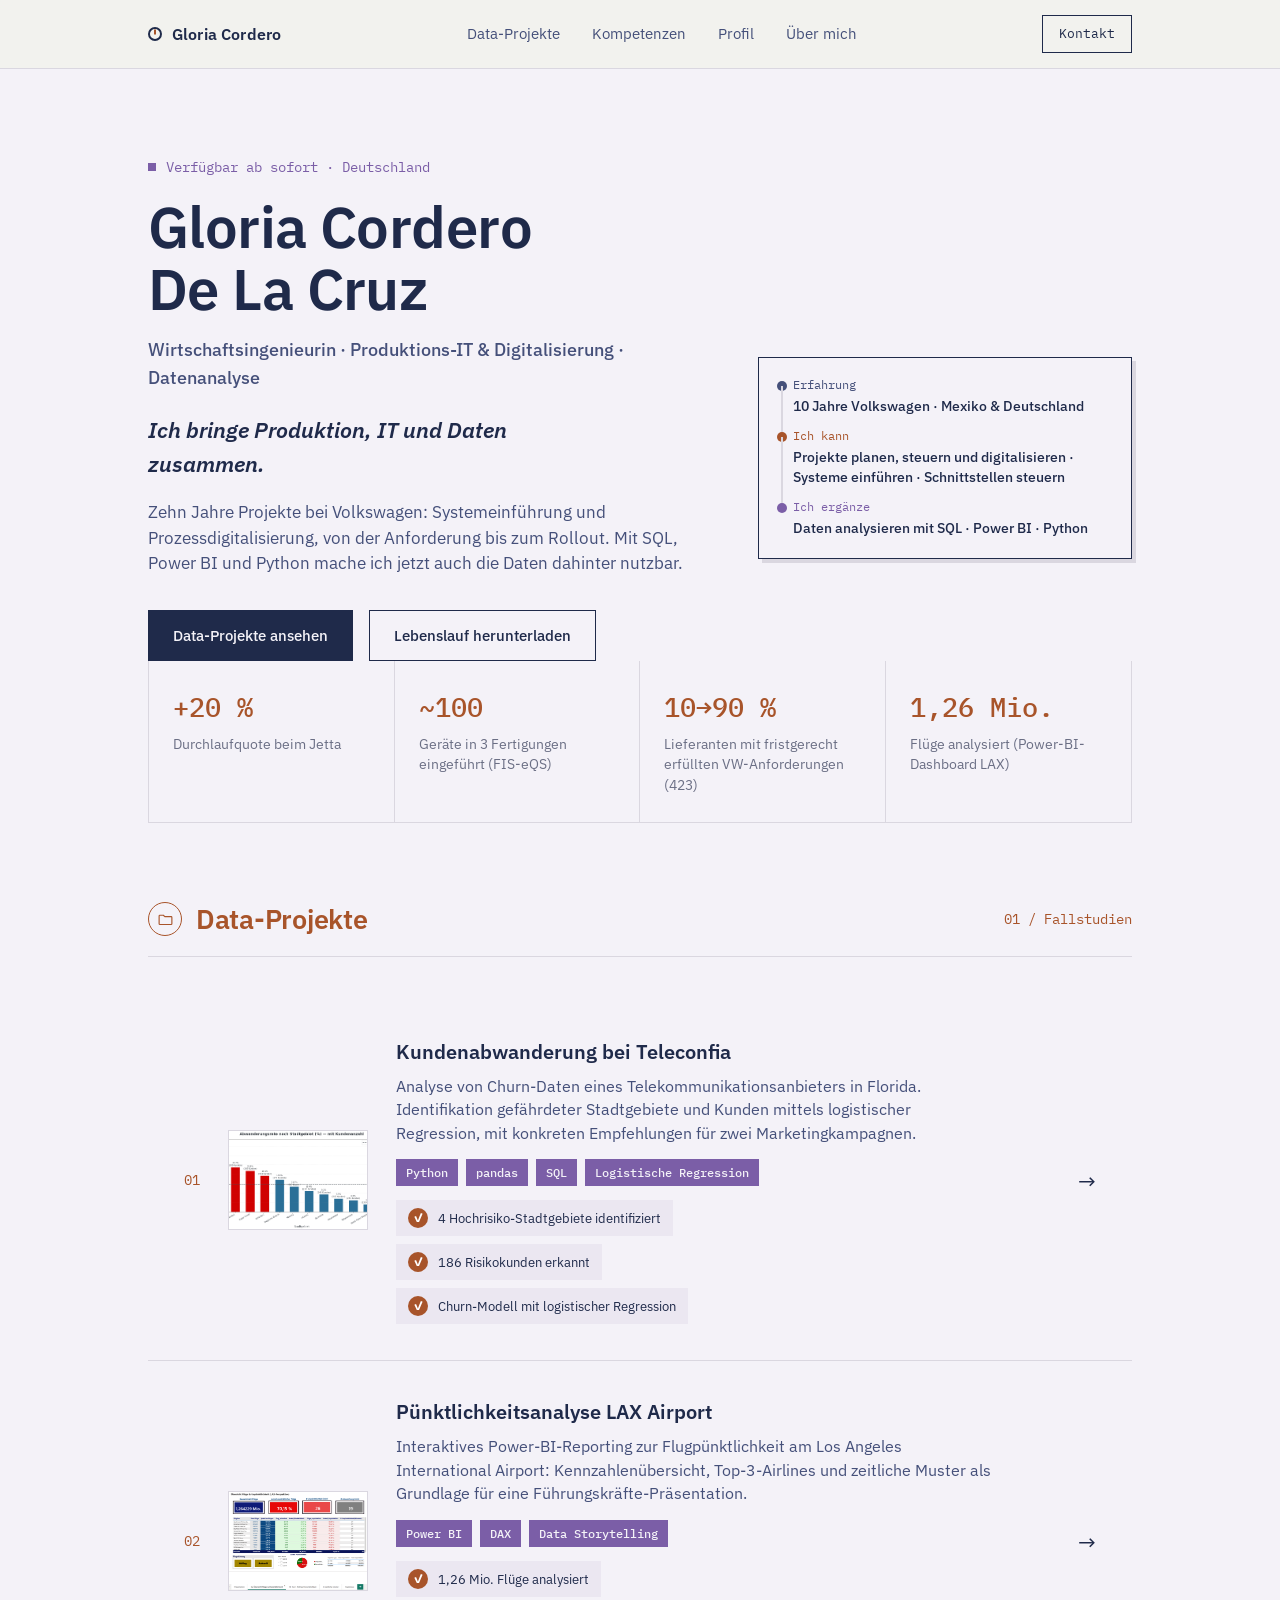
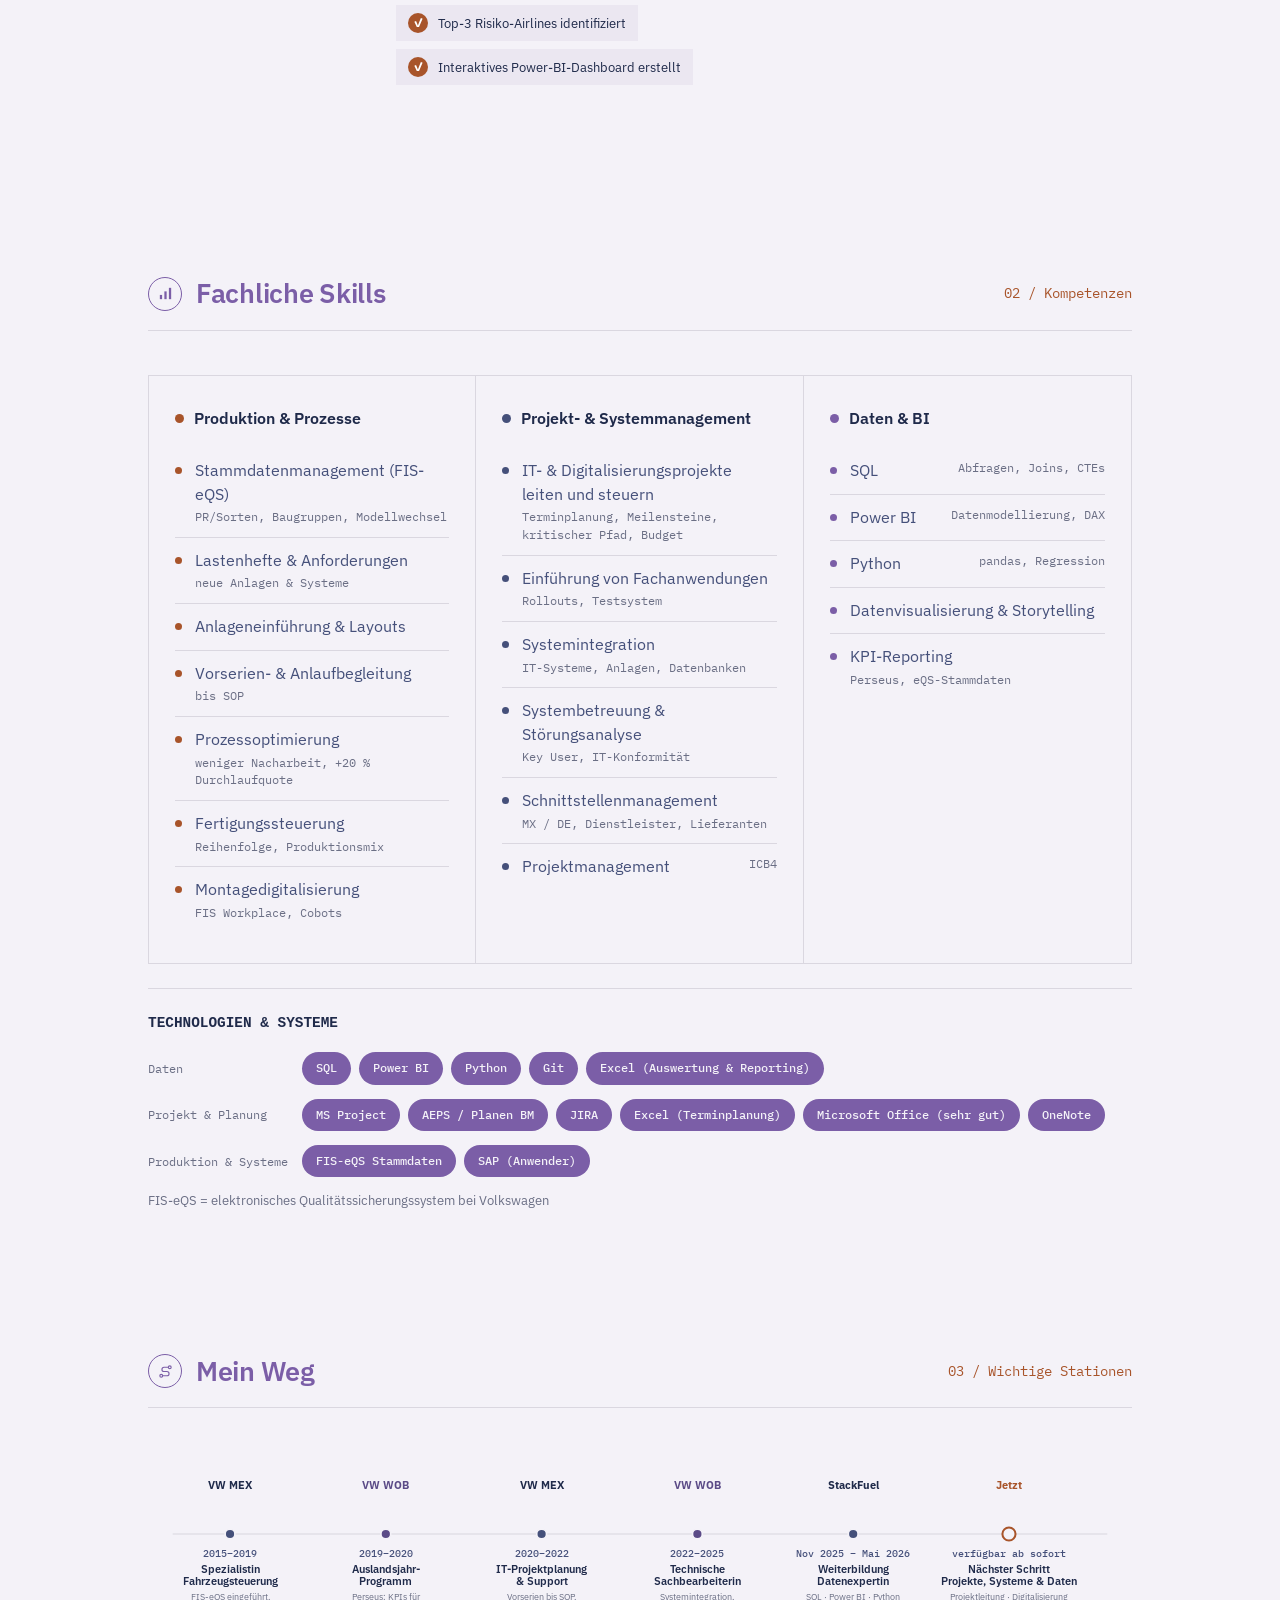
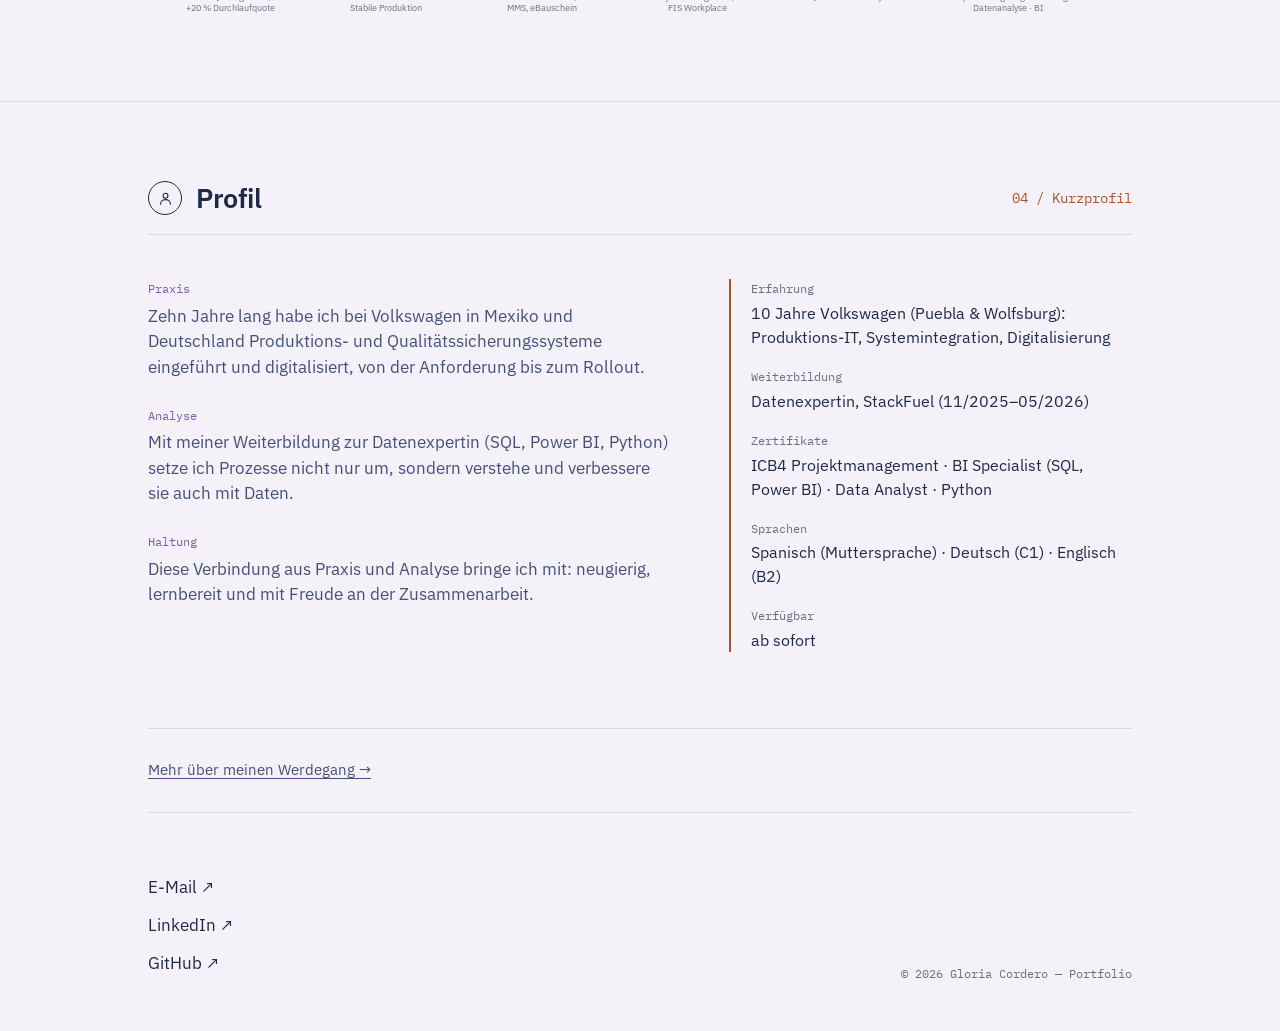
==== commit 7c1a859d: "Add files via upload" ====
--- a/index.html
+++ b/index.html
@@ -253,7 +253,7 @@
     <div class="foot-grid">
       <div>
         <div class="foot-contact">
-          <a href="mailto:gloria.cordero@web.de">E-mail ↗</a>
+          <a href="mailto:gloria.cordero@web.de">E-Mail ↗</a>
           <a href="https://www.linkedin.com/in/gloria-cordero-de-la-cruz-674b11205/" target="_blank" rel="noopener">LinkedIn ↗</a>
           <a href="https://github.com/GloriaC25" target="_blank" rel="noopener">GitHub ↗</a>
         </div>
--- a/assets/css/style.css
+++ b/assets/css/style.css
@@ -16,12 +16,6 @@
     color:var(--ink);
     font-family:'IBM Plex Sans', sans-serif;
     line-height:1.5;
-    background-image:
-      linear-gradient(var(--line) 1px, transparent 1px),
-      linear-gradient(90deg, var(--line) 1px, transparent 1px);
-    background-size: 48px 48px;
-    background-position: -1px -1px;
-    background-attachment: fixed;
   }
   .mono{font-family:'IBM Plex Mono', monospace;}
   a{color:inherit;}
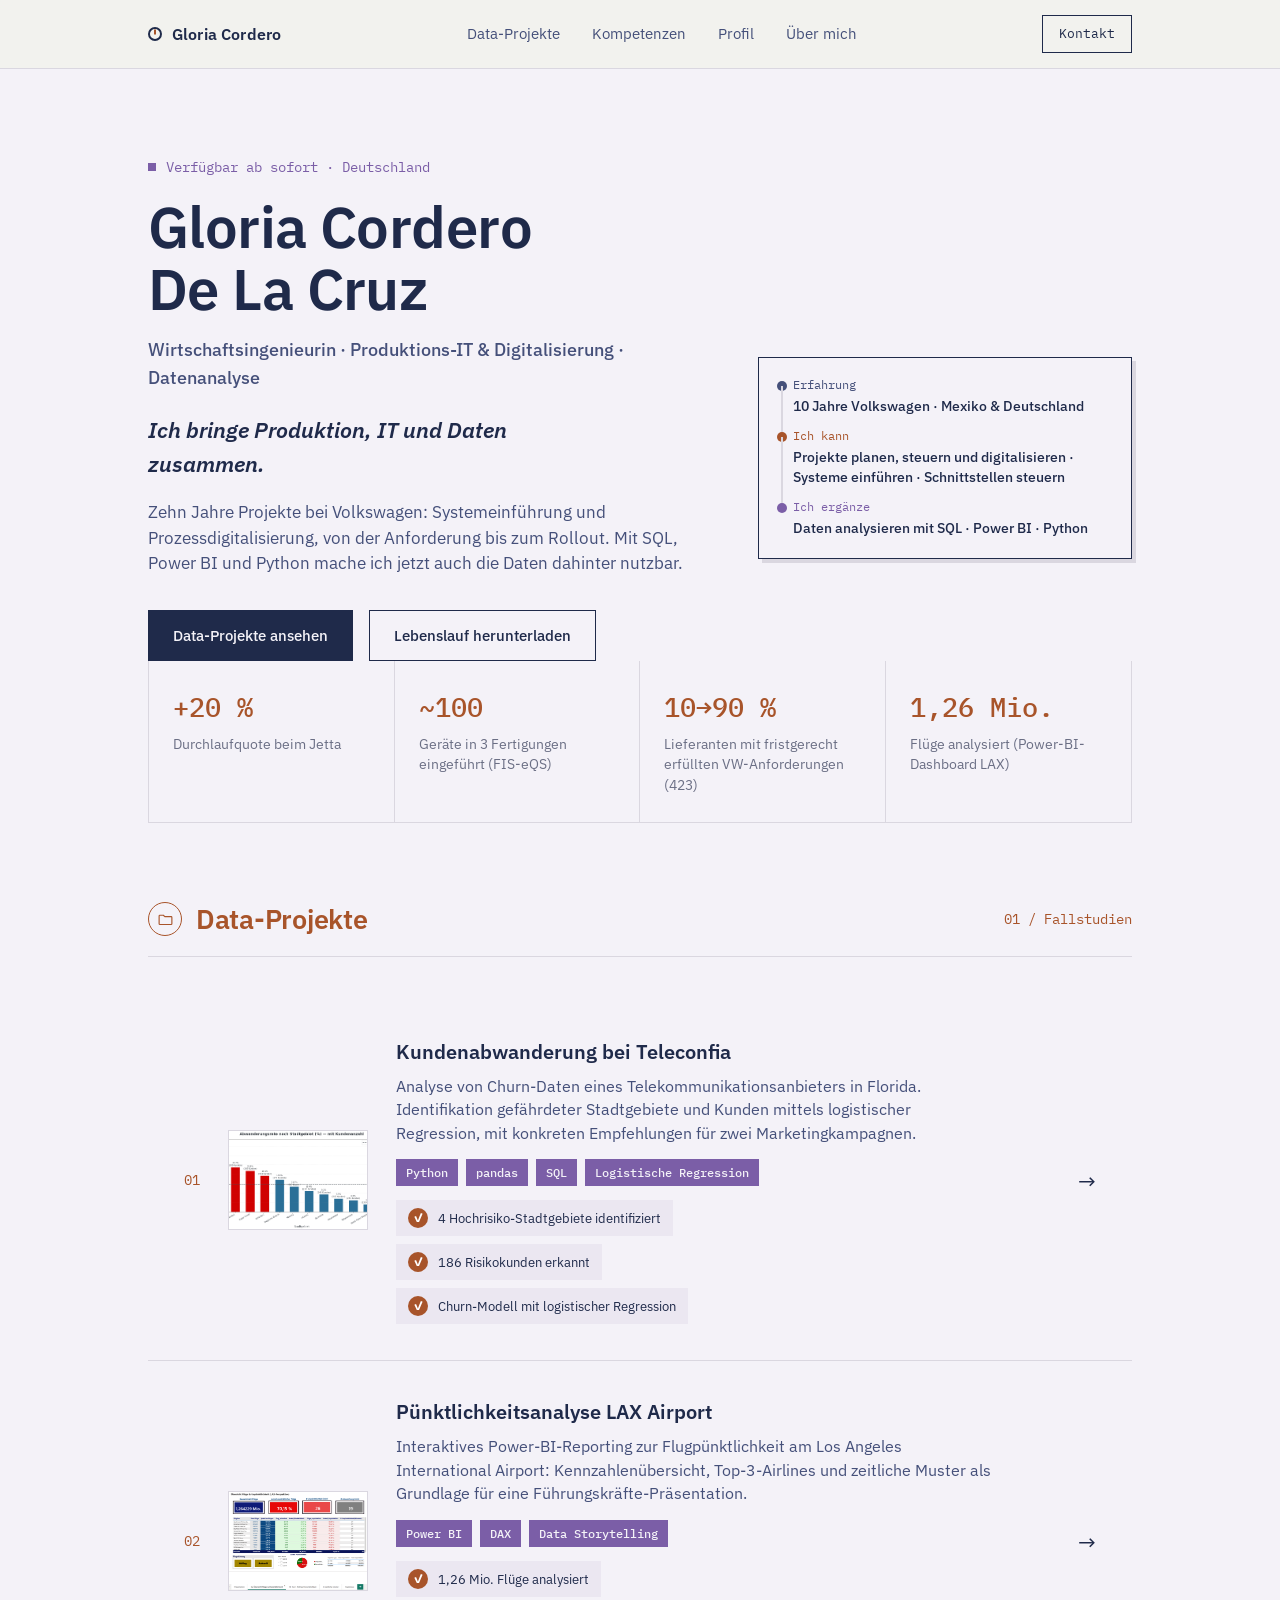
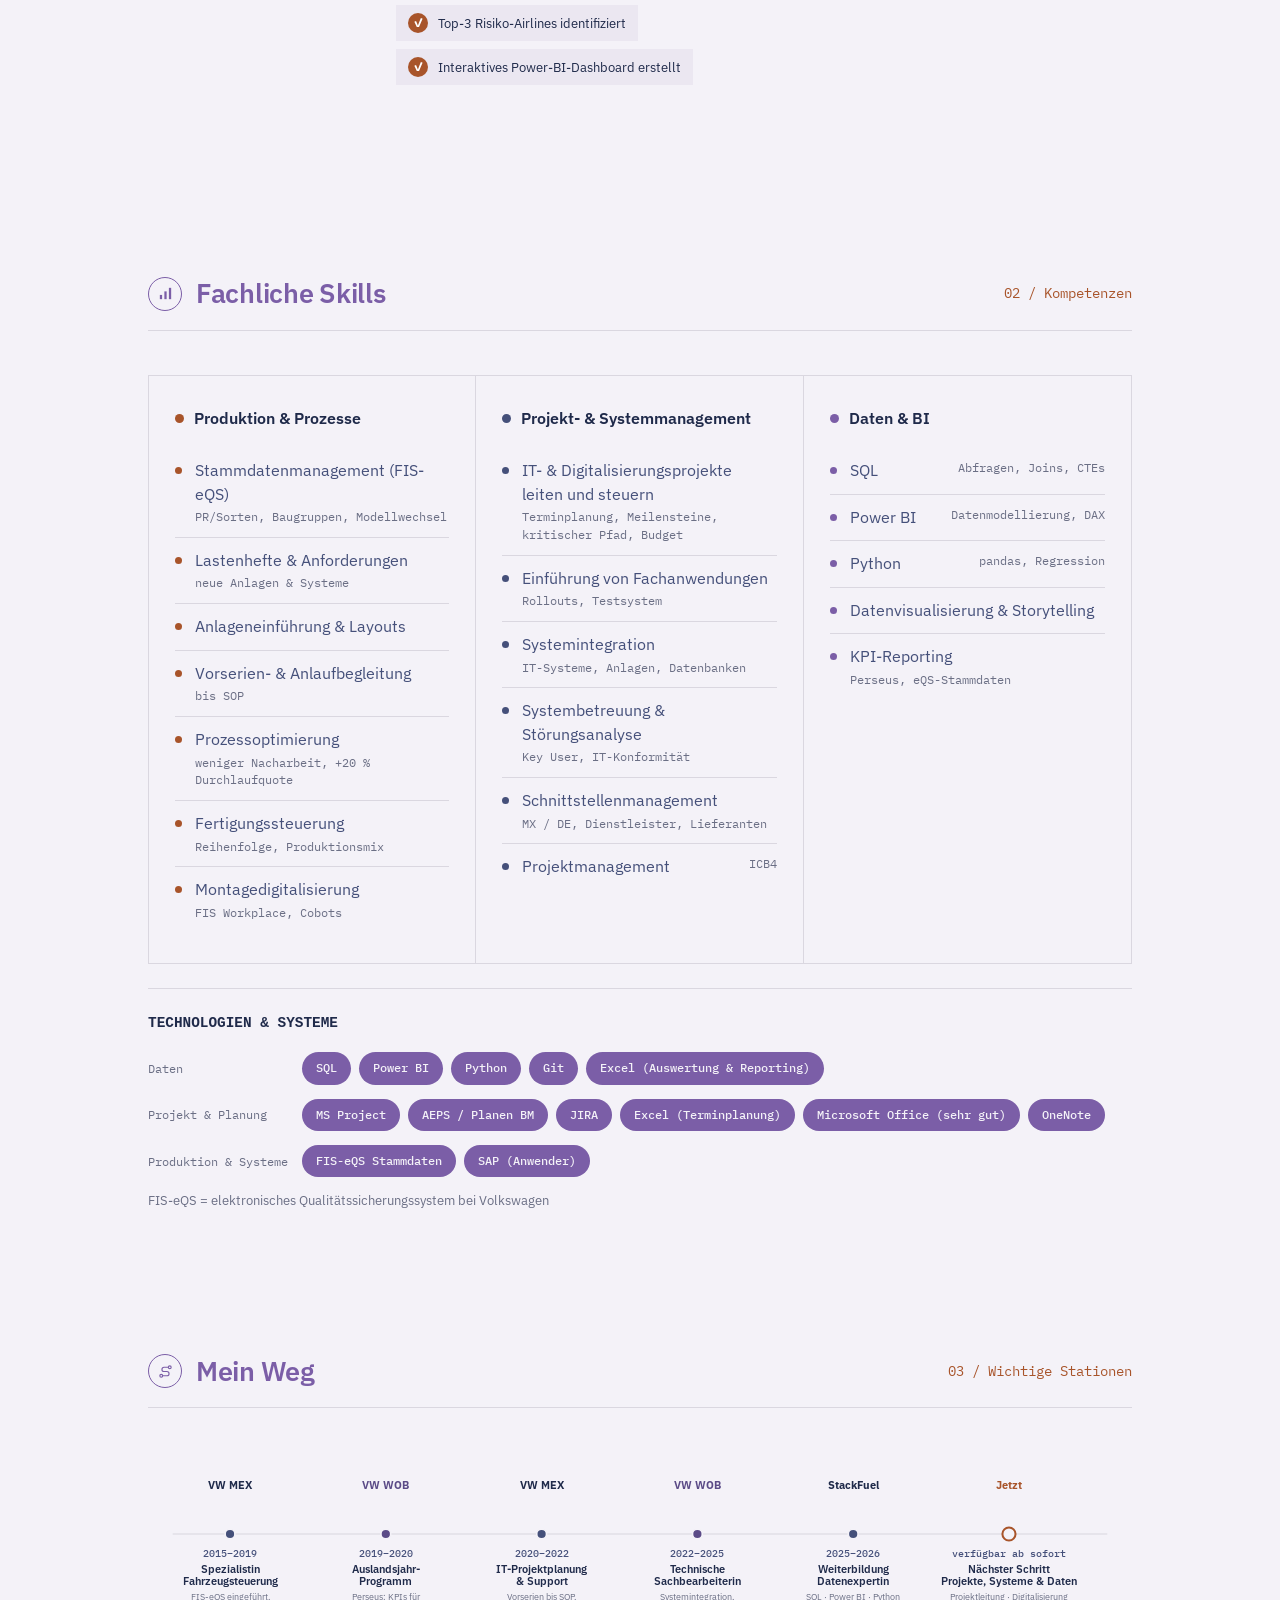
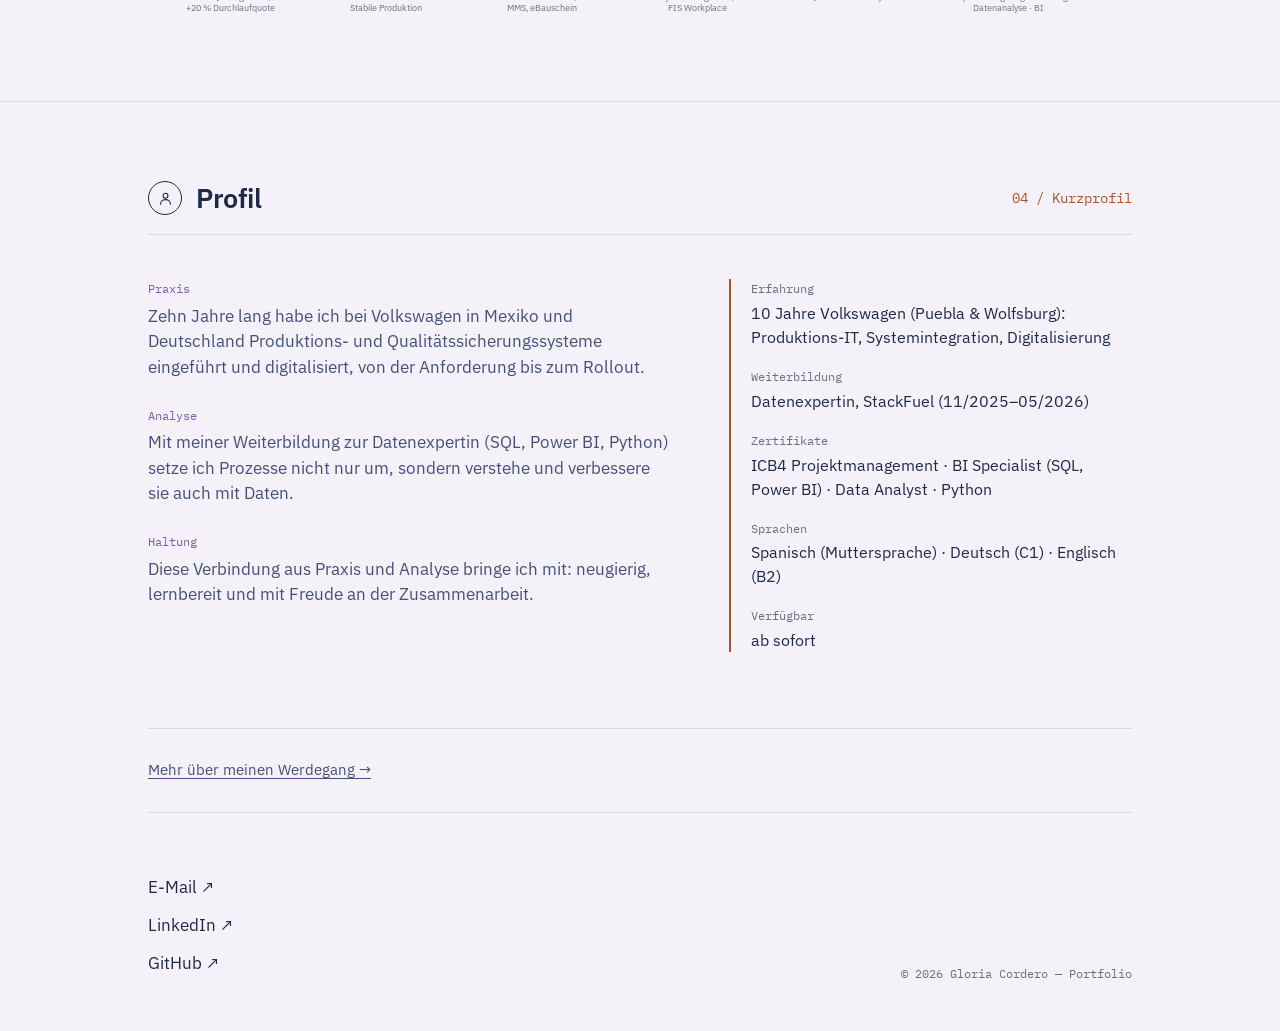
==== commit 3cf47218: "Add files via upload" ====
--- a/index.html
+++ b/index.html
@@ -199,7 +199,7 @@
 <circle cx="290" cy="100" r="6" fill="#5B4B87" stroke="#F4F2F8" stroke-width="2"/><text x="290" y="45" text-anchor="middle" class="tl-company" fill="#5B4B87">VW WOB</text><text x="290" y="128" text-anchor="middle" class="tl-year">2019–2020</text><text x="290" y="147" text-anchor="middle" class="tl-role">Auslandsjahr-</text><text x="290" y="162" text-anchor="middle" class="tl-role">Programm</text><text x="290" y="180" text-anchor="middle" class="tl-sub">Perseus: KPIs für</text><text x="290" y="194" text-anchor="middle" class="tl-sub">Stabile Produktion</text>
 <circle cx="480" cy="100" r="6" fill="#45507A" stroke="#F4F2F8" stroke-width="2"/><text x="480" y="45" text-anchor="middle" class="tl-company" fill="#1F2A4A">VW MEX</text><text x="480" y="128" text-anchor="middle" class="tl-year">2020–2022</text><text x="480" y="147" text-anchor="middle" class="tl-role">IT-Projektplanung</text><text x="480" y="162" text-anchor="middle" class="tl-role">&amp; Support</text><text x="480" y="180" text-anchor="middle" class="tl-sub">Vorserien bis SOP,</text><text x="480" y="194" text-anchor="middle" class="tl-sub">MMS, eBauschein</text>
 <circle cx="670" cy="100" r="6" fill="#5B4B87" stroke="#F4F2F8" stroke-width="2"/><text x="670" y="45" text-anchor="middle" class="tl-company" fill="#5B4B87">VW WOB</text><text x="670" y="128" text-anchor="middle" class="tl-year">2022–2025</text><text x="670" y="147" text-anchor="middle" class="tl-role">Technische</text><text x="670" y="162" text-anchor="middle" class="tl-role">Sachbearbeiterin</text><text x="670" y="180" text-anchor="middle" class="tl-sub">Systemintegration,</text><text x="670" y="194" text-anchor="middle" class="tl-sub">FIS Workplace</text>
-<circle cx="860" cy="100" r="6" fill="#45507A" stroke="#F4F2F8" stroke-width="2"/><text x="860" y="45" text-anchor="middle" class="tl-company" fill="#1F2A4A">StackFuel</text><text x="860" y="128" text-anchor="middle" class="tl-year">Nov 2025 – Mai 2026</text><text x="860" y="147" text-anchor="middle" class="tl-role">Weiterbildung</text><text x="860" y="162" text-anchor="middle" class="tl-role">Datenexpertin</text><text x="860" y="180" text-anchor="middle" class="tl-sub">SQL · Power BI · Python</text>
+<circle cx="860" cy="100" r="6" fill="#45507A" stroke="#F4F2F8" stroke-width="2"/><text x="860" y="45" text-anchor="middle" class="tl-company" fill="#1F2A4A">StackFuel</text><text x="860" y="128" text-anchor="middle" class="tl-year">2025–2026</text><text x="860" y="147" text-anchor="middle" class="tl-role">Weiterbildung</text><text x="860" y="162" text-anchor="middle" class="tl-role">Datenexpertin</text><text x="860" y="180" text-anchor="middle" class="tl-sub">SQL · Power BI · Python</text>
 <circle cx="1050" cy="100" r="8" fill="#F4F2F8" stroke="#A8542A" stroke-width="2.5"/><text x="1050" y="45" text-anchor="middle" class="tl-company" fill="#A8542A">Jetzt</text><text x="1050" y="128" text-anchor="middle" class="tl-year">verfügbar ab sofort</text><text x="1050" y="147" text-anchor="middle" class="tl-role">Nächster Schritt</text><text x="1050" y="162" text-anchor="middle" class="tl-role">Projekte, Systeme &amp; Daten</text><text x="1050" y="180" text-anchor="middle" class="tl-sub">Projektleitung · Digitalisierung</text><text x="1050" y="194" text-anchor="middle" class="tl-sub">Datenanalyse · BI</text>
 </svg>
     </div>
